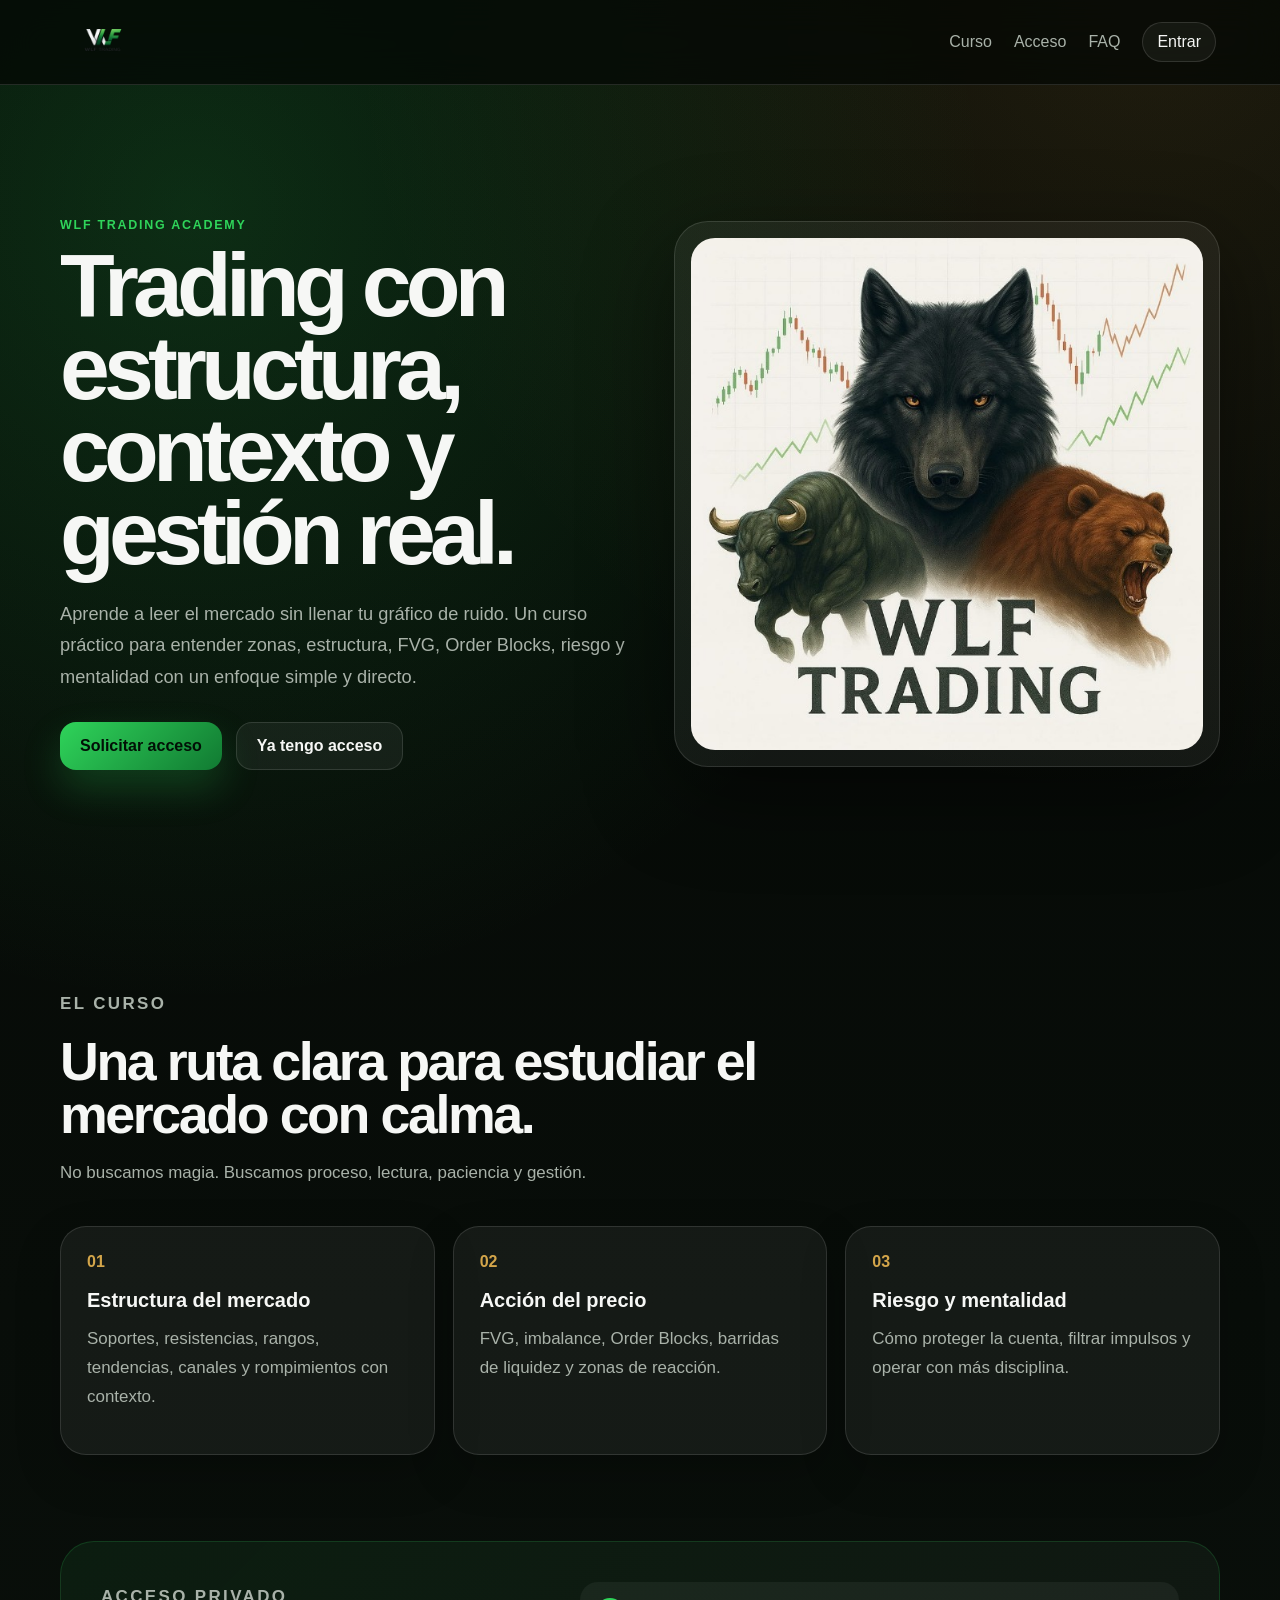
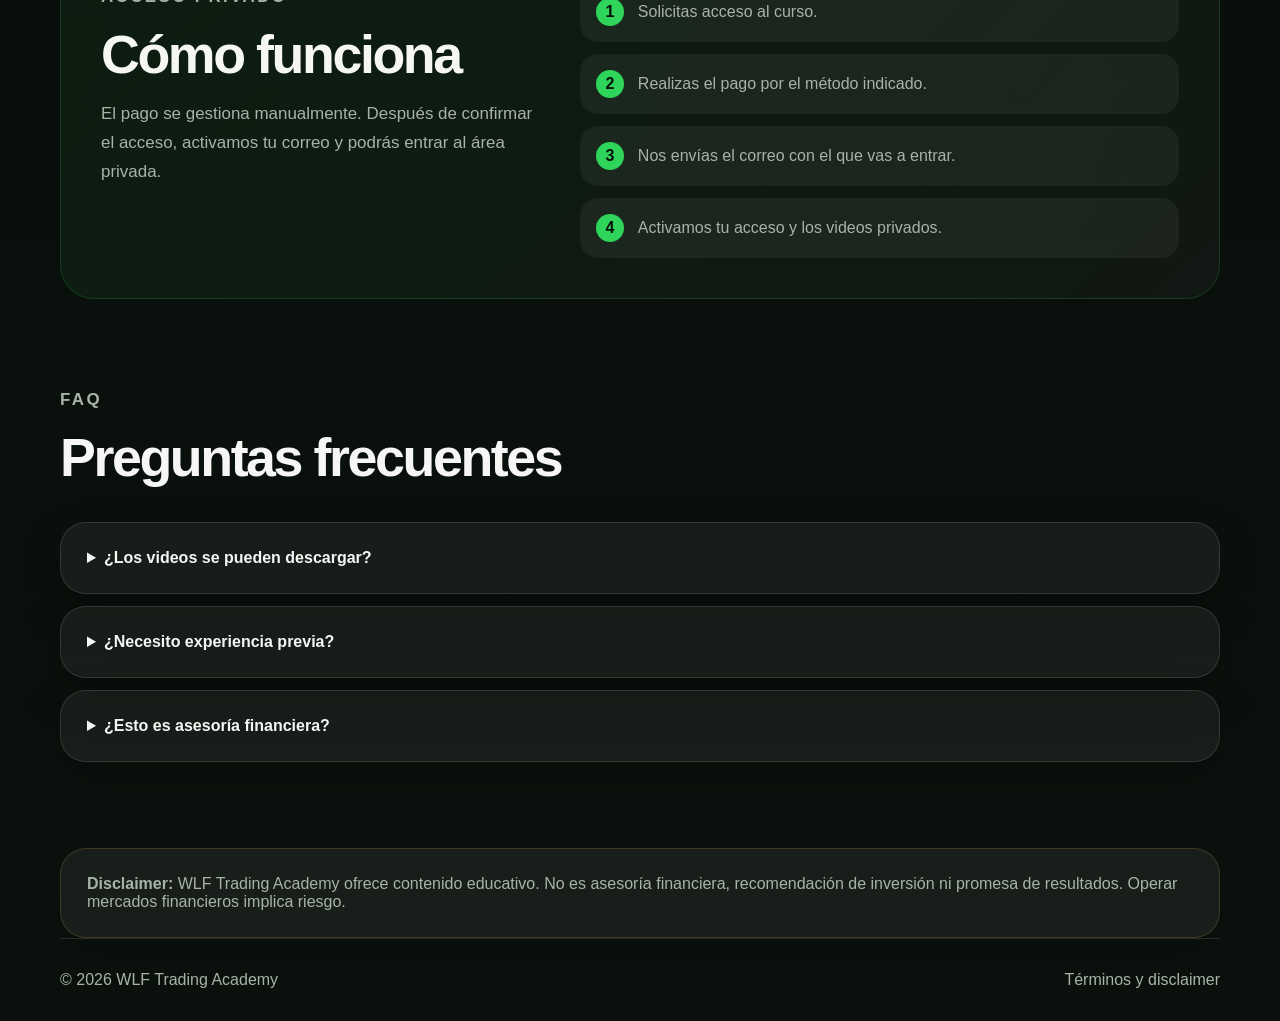
==== public/index.html @ f523981d "New with Auth" ====
<!DOCTYPE html>
<html lang="es">
<head>
  <meta charset="UTF-8" />
  <meta name="viewport" content="width=device-width, initial-scale=1.0" />
  <title>WLF Trading Academy</title>
  <meta name="description" content="Curso privado de trading con estructura, contexto y gestión real." />
  <link rel="stylesheet" href="/css/styles.css" />
</head>
<body>
  <header class="site-header">
    <a class="brand" href="/">
      <img src="/assets/logo-wlf.png" alt="WLF Trading" class="brand-logo" />
    </a>

    <nav class="nav">
      <a href="#curso">Curso</a>
      <a href="#acceso">Acceso</a>
      <a href="#faq">FAQ</a>
      <a href="/login.html" class="nav-cta">Entrar</a>
    </nav>
  </header>

  <main>
    <section class="hero section">
      <div class="hero-copy">
        <p class="eyebrow">WLF Trading Academy</p>
        <h1>Trading con estructura, contexto y gestión real.</h1>
        <p class="hero-text">
          Aprende a leer el mercado sin llenar tu gráfico de ruido. Un curso práctico para entender zonas,
          estructura, FVG, Order Blocks, riesgo y mentalidad con un enfoque simple y directo.
        </p>
        <div class="actions">
          <a class="btn primary" href="mailto:contacto@wlftrading.com?subject=Quiero%20acceso%20al%20curso%20WLF">Solicitar acceso</a>
          <a class="btn ghost" href="/login.html">Ya tengo acceso</a>
        </div>
      </div>

      <div class="hero-card">
        <img src="/assets/wlf-hero.jpeg" alt="WLF Trading - Bull Wolf Bear" />
      </div>
    </section>

    <section id="curso" class="section">
      <div class="section-title">
        <p class="eyebrow">El curso</p>
        <h2>Una ruta clara para estudiar el mercado con calma.</h2>
        <p>No buscamos magia. Buscamos proceso, lectura, paciencia y gestión.</p>
      </div>

      <div class="grid cards-3">
        <article class="card">
          <span class="card-number">01</span>
          <h3>Estructura del mercado</h3>
          <p>Soportes, resistencias, rangos, tendencias, canales y rompimientos con contexto.</p>
        </article>
        <article class="card">
          <span class="card-number">02</span>
          <h3>Acción del precio</h3>
          <p>FVG, imbalance, Order Blocks, barridas de liquidez y zonas de reacción.</p>
        </article>
        <article class="card">
          <span class="card-number">03</span>
          <h3>Riesgo y mentalidad</h3>
          <p>Cómo proteger la cuenta, filtrar impulsos y operar con más disciplina.</p>
        </article>
      </div>
    </section>

    <section id="acceso" class="section access-section">
      <div>
        <p class="eyebrow">Acceso privado</p>
        <h2>Cómo funciona</h2>
        <p>
          El pago se gestiona manualmente. Después de confirmar el acceso, activamos tu correo y podrás entrar al área privada.
        </p>
      </div>

      <div class="steps">
        <div class="step"><span>1</span>Solicitas acceso al curso.</div>
        <div class="step"><span>2</span>Realizas el pago por el método indicado.</div>
        <div class="step"><span>3</span>Nos envías el correo con el que vas a entrar.</div>
        <div class="step"><span>4</span>Activamos tu acceso y los videos privados.</div>
      </div>
    </section>

    <section id="faq" class="section">
      <div class="section-title">
        <p class="eyebrow">FAQ</p>
        <h2>Preguntas frecuentes</h2>
      </div>

      <div class="faq-list">
        <details>
          <summary>¿Los videos se pueden descargar?</summary>
          <p>No. El acceso está pensado para visualización privada. Aun así, ningún sistema evita al 100% la grabación de pantalla.</p>
        </details>
        <details>
          <summary>¿Necesito experiencia previa?</summary>
          <p>No necesariamente. La idea es explicar desde bases simples hasta conceptos más avanzados.</p>
        </details>
        <details>
          <summary>¿Esto es asesoría financiera?</summary>
          <p>No. Es contenido educativo. Cada estudiante es responsable de sus decisiones en el mercado.</p>
        </details>
      </div>
    </section>

    <section class="section disclaimer">
      <strong>Disclaimer:</strong>
      WLF Trading Academy ofrece contenido educativo. No es asesoría financiera, recomendación de inversión ni promesa de resultados.
      Operar mercados financieros implica riesgo.
    </section>
  </main>

  <footer class="footer">
    <span>© 2026 WLF Trading Academy</span>
    <a href="/terms.html">Términos y disclaimer</a>
  </footer>
</body>
</html>
---- css/styles.css ----
:root {
  --bg: #050805;
  --bg2: #0b120d;
  --panel: rgba(255,255,255,0.055);
  --panel2: rgba(255,255,255,0.08);
  --border: rgba(255,255,255,0.12);
  --text: #f6f7f5;
  --muted: #a9b2a9;
  --green: #2fd45a;
  --green2: #117a32;
  --gold: #d3a54a;
  --danger: #ff5a52;
  --shadow: 0 28px 90px rgba(0,0,0,0.45);
}

* {
  box-sizing: border-box;
}

html {
  scroll-behavior: smooth;
}

body {
  margin: 0;
  font-family: Inter, Arial, Helvetica, sans-serif;
  background:
    radial-gradient(circle at 15% 8%, rgba(47, 212, 90, 0.18), transparent 30%),
    radial-gradient(circle at 90% 0%, rgba(211, 165, 74, 0.13), transparent 28%),
    linear-gradient(180deg, var(--bg), var(--bg2));
  color: var(--text);
  min-height: 100vh;
}

a {
  color: inherit;
  text-decoration: none;
}

button {
  font: inherit;
}

.site-header {
  min-height: 82px;
  padding: 16px min(6vw, 64px);
  display: flex;
  align-items: center;
  justify-content: space-between;
  gap: 24px;
  position: sticky;
  top: 0;
  z-index: 30;
  background: rgba(5,8,5,0.76);
  backdrop-filter: blur(18px);
  border-bottom: 1px solid var(--border);
}

.brand-logo {
  height: 52px;
  max-width: 190px;
  object-fit: contain;
  display: block;
}

.nav {
  display: flex;
  align-items: center;
  gap: 22px;
  color: var(--muted);
}

.nav a:hover,
.text-link:hover {
  color: var(--green);
}

.nav-cta {
  color: var(--text) !important;
  border: 1px solid var(--border);
  padding: 10px 14px;
  border-radius: 999px;
  background: rgba(255,255,255,0.05);
}

.section {
  width: min(1160px, 92%);
  margin: 0 auto;
  padding: 86px 0;
}

.hero {
  display: grid;
  grid-template-columns: 1.02fr 0.98fr;
  align-items: center;
  gap: 46px;
  min-height: calc(100vh - 82px);
}

.eyebrow {
  color: var(--green);
  font-weight: 800;
  letter-spacing: 0.14em;
  text-transform: uppercase;
  font-size: 0.78rem;
}

h1, h2, h3, p {
  margin-top: 0;
}

h1 {
  font-size: clamp(2.55rem, 7vw, 5.9rem);
  line-height: 0.92;
  letter-spacing: -0.065em;
  margin-bottom: 24px;
}

h2 {
  font-size: clamp(2rem, 4.2vw, 3.8rem);
  line-height: 0.98;
  letter-spacing: -0.045em;
  margin-bottom: 18px;
}

h3 {
  font-size: 1.25rem;
  margin-bottom: 12px;
}

.hero-text,
.section-title p,
.access-section p,
.card p,
.muted,
.legal p {
  color: var(--muted);
  line-height: 1.72;
  font-size: 1.06rem;
}

.hero-text {
  max-width: 710px;
  font-size: 1.14rem;
}

.actions {
  display: flex;
  gap: 14px;
  flex-wrap: wrap;
  margin-top: 30px;
}

.actions.vertical {
  flex-direction: column;
}

.btn {
  border: 0;
  cursor: pointer;
  padding: 14px 20px;
  border-radius: 16px;
  font-weight: 900;
  display: inline-flex;
  align-items: center;
  justify-content: center;
  transition: transform 0.18s ease, box-shadow 0.18s ease, border-color 0.18s ease;
}

.btn:hover {
  transform: translateY(-2px);
}

.btn.primary {
  background: linear-gradient(135deg, var(--green), var(--green2));
  color: #021006;
  box-shadow: 0 18px 38px rgba(47,212,90,0.22);
}

.btn.ghost {
  color: var(--text);
  background: rgba(255,255,255,0.055);
  border: 1px solid var(--border);
}

.btn.full {
  width: 100%;
}

.btn.tiny {
  padding: 9px 12px;
  border-radius: 12px;
}

.hero-card {
  border-radius: 34px;
  border: 1px solid var(--border);
  overflow: hidden;
  background: var(--panel);
  box-shadow: var(--shadow);
  padding: 16px;
}

.hero-card img {
  width: 100%;
  display: block;
  border-radius: 24px;
}

.section-title {
  max-width: 820px;
  margin-bottom: 38px;
}

.grid {
  display: grid;
  gap: 18px;
}

.cards-3 {
  grid-template-columns: repeat(3, 1fr);
}

.card,
.auth-card,
.status-box,
.disclaimer,
.faq-list details,
.course-module {
  border: 1px solid var(--border);
  background: var(--panel);
  border-radius: 26px;
  padding: 26px;
  box-shadow: 0 18px 45px rgba(0,0,0,0.22);
}

.card-number {
  color: var(--gold);
  font-weight: 900;
  display: block;
  margin-bottom: 18px;
}

.access-section {
  display: grid;
  grid-template-columns: 0.85fr 1.15fr;
  gap: 36px;
  align-items: start;
  border: 1px solid rgba(47,212,90,0.18);
  background: linear-gradient(135deg, rgba(47,212,90,0.08), rgba(255,255,255,0.035));
  border-radius: 34px;
  padding: 40px;
}

.steps {
  display: grid;
  gap: 12px;
}

.step {
  padding: 16px;
  border-radius: 18px;
  background: rgba(255,255,255,0.05);
  color: var(--muted);
  display: flex;
  gap: 14px;
  align-items: center;
}

.step span {
  background: var(--green);
  color: #031007;
  font-weight: 900;
  width: 28px;
  height: 28px;
  border-radius: 999px;
  display: grid;
  place-items: center;
  flex: 0 0 auto;
}

.faq-list {
  display: grid;
  gap: 12px;
}

.faq-list summary {
  cursor: pointer;
  font-weight: 800;
}

.faq-list p {
  color: var(--muted);
  margin: 12px 0 0;
}

.disclaimer {
  color: var(--muted);
  border-color: rgba(211, 165, 74, 0.2);
}

.footer {
  width: min(1160px, 92%);
  margin: 0 auto;
  padding: 32px 0;
  border-top: 1px solid var(--border);
  color: var(--muted);
  display: flex;
  justify-content: space-between;
  gap: 18px;
  flex-wrap: wrap;
}

.auth-page {
  display: grid;
  place-items: center;
  padding: 28px;
}

.auth-shell {
  width: min(440px, 100%);
}

.auth-logo {
  display: flex;
  justify-content: center;
  margin-bottom: 24px;
}

.auth-logo img {
  width: 230px;
  max-width: 85%;
}

.auth-card h1 {
  font-size: clamp(2.2rem, 8vw, 3.6rem);
}

.auth-buttons {
  display: grid;
  gap: 12px;
  margin: 26px 0;
}

.small {
  font-size: 0.92rem;
}

.text-link {
  display: inline-block;
  margin-top: 14px;
  color: var(--green);
}

.dashboard .section {
  padding-top: 54px;
}

.user-email {
  font-size: 0.92rem;
}

.hidden {
  display: none !important;
}

.course-content {
  display: grid;
  gap: 18px;
}

.course-module h3 {
  margin-bottom: 6px;
}

.lesson-list {
  display: grid;
  gap: 10px;
  margin-top: 18px;
}

.lesson-link {
  display: flex;
  justify-content: space-between;
  gap: 14px;
  padding: 14px 16px;
  border-radius: 16px;
  background: rgba(255,255,255,0.052);
  border: 1px solid var(--border);
  color: var(--text);
}

.lesson-link:hover {
  border-color: rgba(47,212,90,0.45);
}

.legal {
  max-width: 850px;
}

@media (max-width: 860px) {
  .site-header {
    align-items: flex-start;
  }

  .nav {
    gap: 10px;
    font-size: 0.9rem;
    flex-wrap: wrap;
    justify-content: flex-end;
  }

  .hero,
  .access-section,
  .cards-3 {
    grid-template-columns: 1fr;
  }

  .section {
    padding: 58px 0;
  }

  .access-section {
    padding: 26px;
  }
}
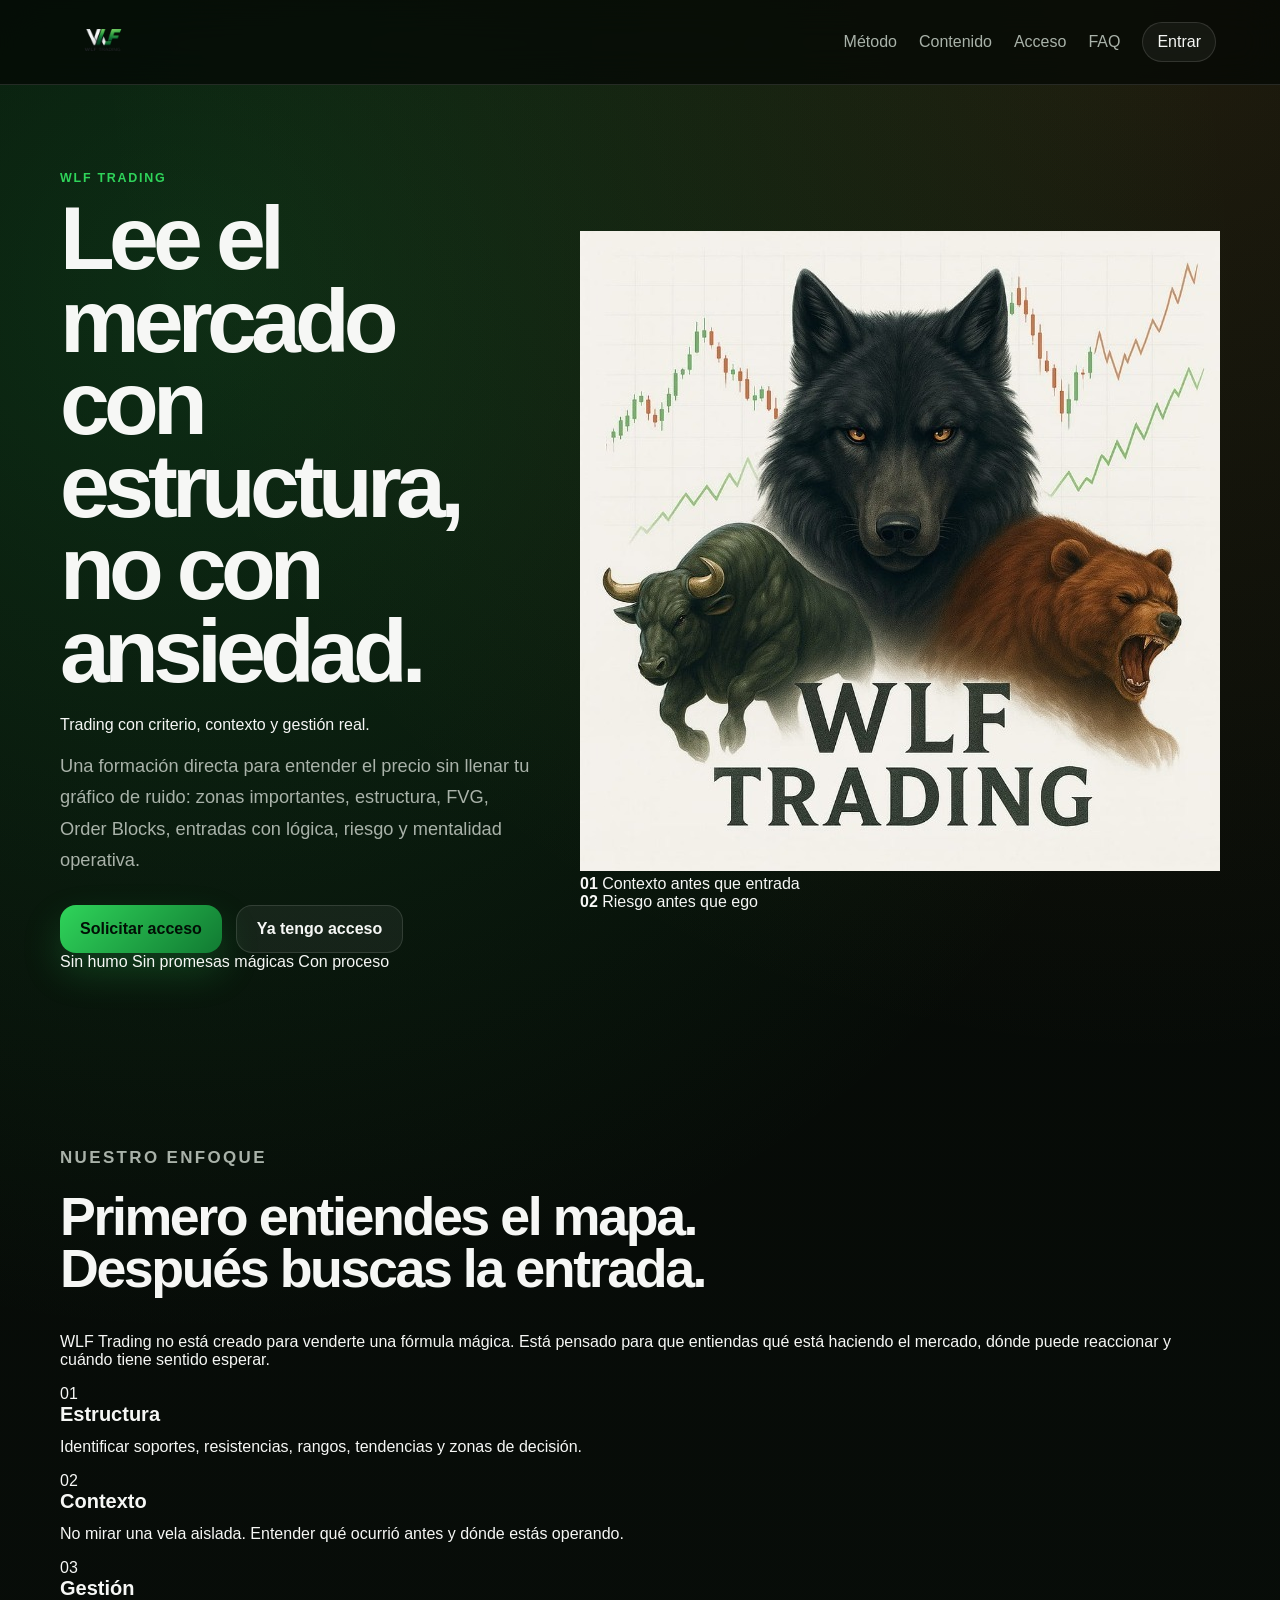
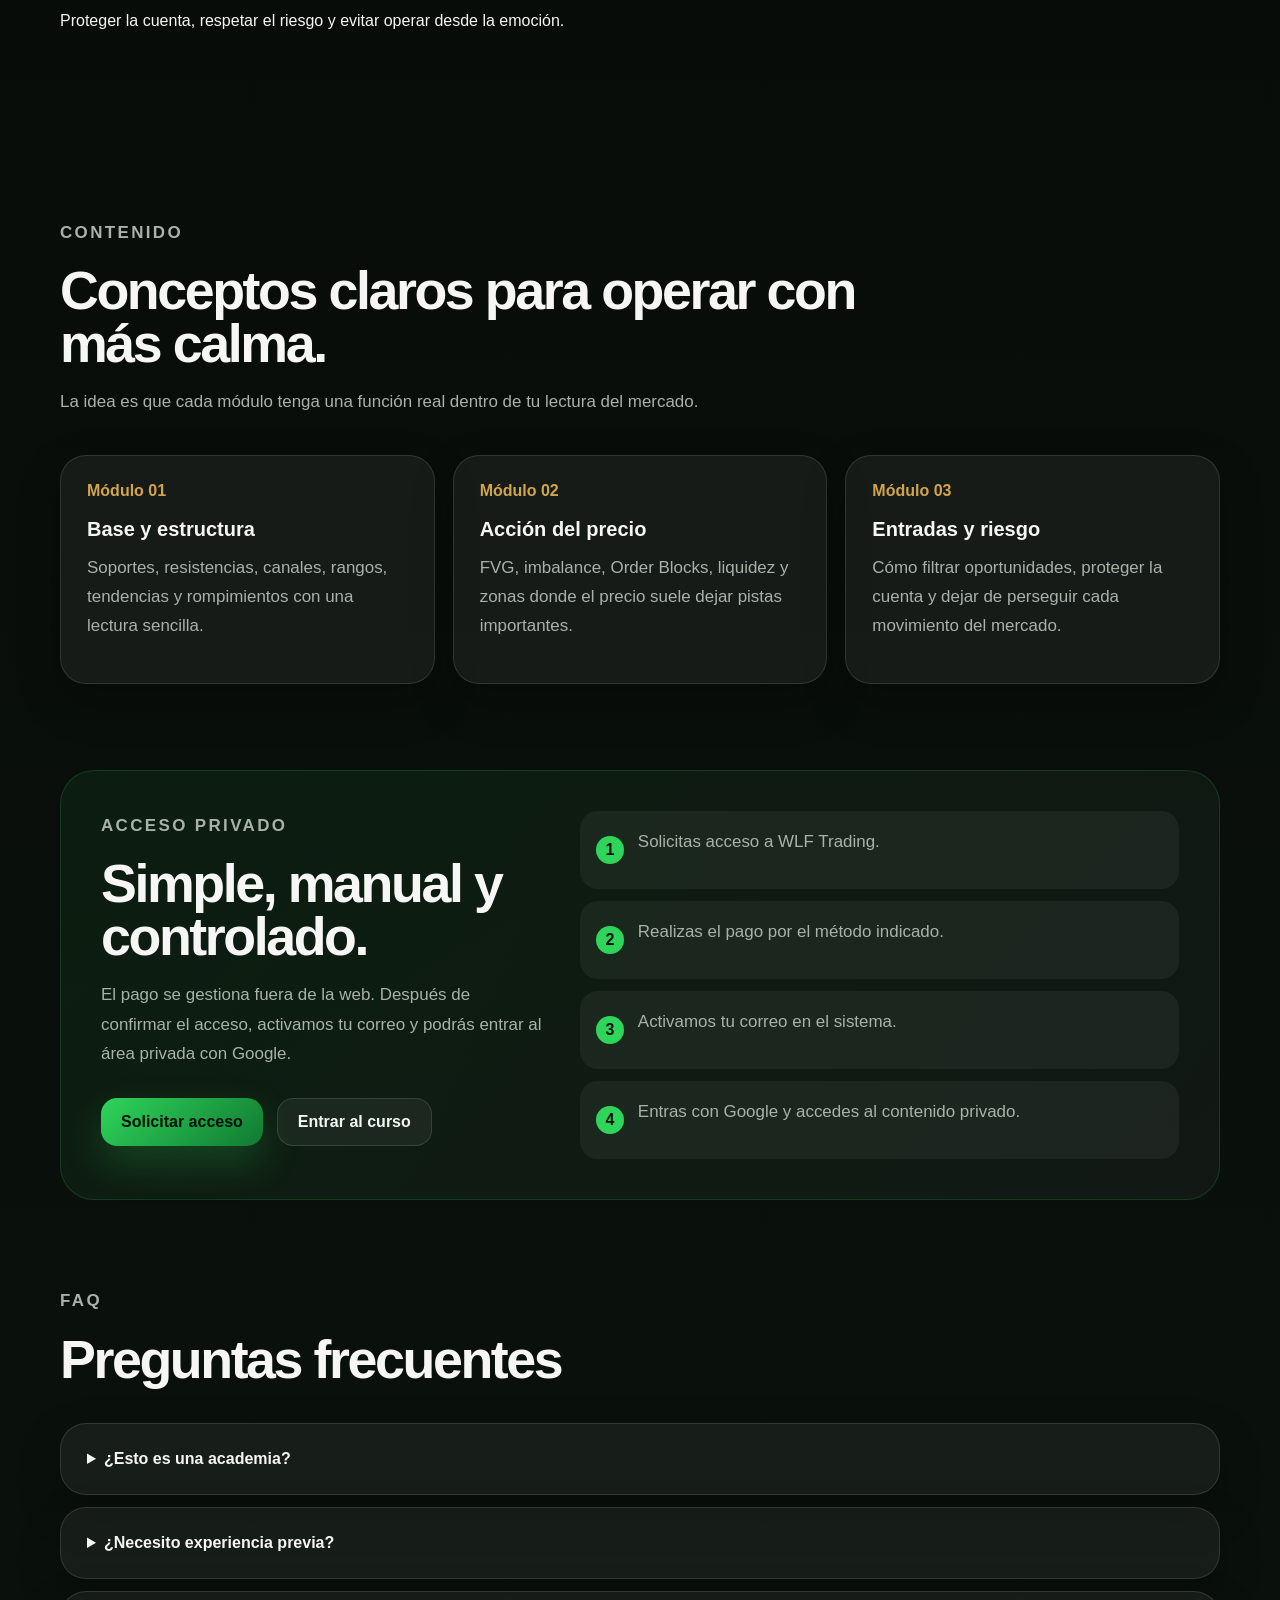
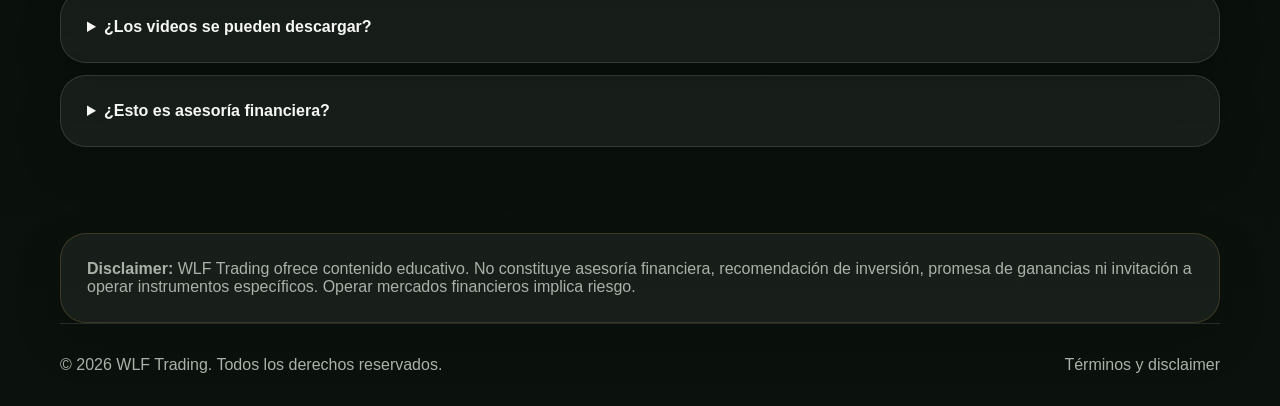
==== commit 0c8e0d0d: "Login back home fixed" ====
--- a/public/index.html
+++ b/public/index.html
@@ -3,119 +3,249 @@
 <head>
   <meta charset="UTF-8" />
   <meta name="viewport" content="width=device-width, initial-scale=1.0" />
-  <title>WLF Trading Academy</title>
-  <meta name="description" content="Curso privado de trading con estructura, contexto y gestión real." />
+
+  <title>WLF Trading | Trading con estructura y criterio</title>
+  <meta name="description" content="WLF Trading - Aprende a leer el mercado con estructura, contexto, gestión de riesgo y mentalidad." />
+
   <link rel="stylesheet" href="/css/styles.css" />
 </head>
+
 <body>
   <header class="site-header">
-    <a class="brand" href="/">
+    <a class="brand" href="/" aria-label="WLF Trading">
       <img src="/assets/logo-wlf.png" alt="WLF Trading" class="brand-logo" />
     </a>
 
-    <nav class="nav">
-      <a href="#curso">Curso</a>
+    <nav class="nav" aria-label="Navegación principal">
+      <a href="#metodo">Método</a>
+      <a href="#contenido">Contenido</a>
       <a href="#acceso">Acceso</a>
       <a href="#faq">FAQ</a>
-      <a href="/login.html" class="nav-cta">Entrar</a>
+
+      <a href="/login.html" class="nav-cta" id="loginLink">Entrar</a>
+      <a href="/dashboard.html" class="nav-cta hidden" id="courseLink">Mi Curso</a>
+      <button class="btn tiny ghost hidden" id="homeLogoutBtn">Salir</button>
     </nav>
   </header>
 
   <main>
     <section class="hero section">
       <div class="hero-copy">
-        <p class="eyebrow">WLF Trading Academy</p>
-        <h1>Trading con estructura, contexto y gestión real.</h1>
+        <p class="eyebrow">WLF Trading</p>
+
+        <h1>
+          Lee el mercado con
+          <span class="accent">estructura</span>,
+          no con ansiedad.
+        </h1>
+
+        <p class="slogan">
+          Trading con criterio, contexto y gestión real.
+        </p>
+
         <p class="hero-text">
-          Aprende a leer el mercado sin llenar tu gráfico de ruido. Un curso práctico para entender zonas,
-          estructura, FVG, Order Blocks, riesgo y mentalidad con un enfoque simple y directo.
-        </p>
+          Una formación directa para entender el precio sin llenar tu gráfico de ruido:
+          zonas importantes, estructura, FVG, Order Blocks, entradas con lógica,
+          riesgo y mentalidad operativa.
+        </p>
+
         <div class="actions">
-          <a class="btn primary" href="mailto:contacto@wlftrading.com?subject=Quiero%20acceso%20al%20curso%20WLF">Solicitar acceso</a>
-          <a class="btn ghost" href="/login.html">Ya tengo acceso</a>
-        </div>
-      </div>
-
-      <div class="hero-card">
-        <img src="/assets/wlf-hero.jpeg" alt="WLF Trading - Bull Wolf Bear" />
-      </div>
-    </section>
-
-    <section id="curso" class="section">
+          <a class="btn primary" href="mailto:contacto@wlftrading.com?subject=Quiero%20acceso%20a%20WLF%20Trading">
+            Solicitar acceso
+          </a>
+          <a class="btn ghost" href="/login.html">
+            Ya tengo acceso
+          </a>
+        </div>
+
+        <div class="hero-points">
+          <span>Sin humo</span>
+          <span>Sin promesas mágicas</span>
+          <span>Con proceso</span>
+        </div>
+      </div>
+
+      <div class="hero-visual">
+        <div class="visual-frame">
+          <img src="/assets/wlf-hero.jpeg" alt="WLF Trading - Wolf, Bull and Bear" />
+        </div>
+
+        <div class="floating-card floating-card-top">
+          <strong>01</strong>
+          <span>Contexto antes que entrada</span>
+        </div>
+
+        <div class="floating-card floating-card-bottom">
+          <strong>02</strong>
+          <span>Riesgo antes que ego</span>
+        </div>
+      </div>
+    </section>
+
+    <section id="metodo" class="section split-section">
       <div class="section-title">
-        <p class="eyebrow">El curso</p>
-        <h2>Una ruta clara para estudiar el mercado con calma.</h2>
-        <p>No buscamos magia. Buscamos proceso, lectura, paciencia y gestión.</p>
+        <p class="eyebrow">Nuestro enfoque</p>
+        <h2>Primero entiendes el mapa. Después buscas la entrada.</h2>
+      </div>
+
+      <div class="method-panel">
+        <p>
+          WLF Trading no está creado para venderte una fórmula mágica. Está pensado para que entiendas
+          qué está haciendo el mercado, dónde puede reaccionar y cuándo tiene sentido esperar.
+        </p>
+
+        <div class="method-grid">
+          <div>
+            <span class="mini-label">01</span>
+            <h3>Estructura</h3>
+            <p>Identificar soportes, resistencias, rangos, tendencias y zonas de decisión.</p>
+          </div>
+
+          <div>
+            <span class="mini-label">02</span>
+            <h3>Contexto</h3>
+            <p>No mirar una vela aislada. Entender qué ocurrió antes y dónde estás operando.</p>
+          </div>
+
+          <div>
+            <span class="mini-label">03</span>
+            <h3>Gestión</h3>
+            <p>Proteger la cuenta, respetar el riesgo y evitar operar desde la emoción.</p>
+          </div>
+        </div>
+      </div>
+    </section>
+
+    <section id="contenido" class="section">
+      <div class="section-title center">
+        <p class="eyebrow">Contenido</p>
+        <h2>Conceptos claros para operar con más calma.</h2>
+        <p>
+          La idea es que cada módulo tenga una función real dentro de tu lectura del mercado.
+        </p>
       </div>
 
       <div class="grid cards-3">
-        <article class="card">
-          <span class="card-number">01</span>
-          <h3>Estructura del mercado</h3>
-          <p>Soportes, resistencias, rangos, tendencias, canales y rompimientos con contexto.</p>
+        <article class="card premium-card">
+          <span class="card-number">Módulo 01</span>
+          <h3>Base y estructura</h3>
+          <p>
+            Soportes, resistencias, canales, rangos, tendencias y rompimientos con una lectura sencilla.
+          </p>
         </article>
-        <article class="card">
-          <span class="card-number">02</span>
+
+        <article class="card premium-card">
+          <span class="card-number">Módulo 02</span>
           <h3>Acción del precio</h3>
-          <p>FVG, imbalance, Order Blocks, barridas de liquidez y zonas de reacción.</p>
+          <p>
+            FVG, imbalance, Order Blocks, liquidez y zonas donde el precio suele dejar pistas importantes.
+          </p>
         </article>
-        <article class="card">
-          <span class="card-number">03</span>
-          <h3>Riesgo y mentalidad</h3>
-          <p>Cómo proteger la cuenta, filtrar impulsos y operar con más disciplina.</p>
+
+        <article class="card premium-card">
+          <span class="card-number">Módulo 03</span>
+          <h3>Entradas y riesgo</h3>
+          <p>
+            Cómo filtrar oportunidades, proteger la cuenta y dejar de perseguir cada movimiento del mercado.
+          </p>
         </article>
       </div>
     </section>
 
     <section id="acceso" class="section access-section">
-      <div>
+      <div class="access-copy">
         <p class="eyebrow">Acceso privado</p>
-        <h2>Cómo funciona</h2>
+        <h2>Simple, manual y controlado.</h2>
         <p>
-          El pago se gestiona manualmente. Después de confirmar el acceso, activamos tu correo y podrás entrar al área privada.
-        </p>
+          El pago se gestiona fuera de la web. Después de confirmar el acceso, activamos tu correo
+          y podrás entrar al área privada con Google.
+        </p>
+
+        <div class="actions">
+          <a class="btn primary" href="mailto:contacto@wlftrading.com?subject=Quiero%20acceso%20a%20WLF%20Trading">
+            Solicitar acceso
+          </a>
+          <a class="btn ghost" href="/login.html">
+            Entrar al curso
+          </a>
+        </div>
       </div>
 
       <div class="steps">
-        <div class="step"><span>1</span>Solicitas acceso al curso.</div>
-        <div class="step"><span>2</span>Realizas el pago por el método indicado.</div>
-        <div class="step"><span>3</span>Nos envías el correo con el que vas a entrar.</div>
-        <div class="step"><span>4</span>Activamos tu acceso y los videos privados.</div>
-      </div>
-    </section>
-
-    <section id="faq" class="section">
-      <div class="section-title">
+        <div class="step">
+          <span>1</span>
+          <p>Solicitas acceso a WLF Trading.</p>
+        </div>
+
+        <div class="step">
+          <span>2</span>
+          <p>Realizas el pago por el método indicado.</p>
+        </div>
+
+        <div class="step">
+          <span>3</span>
+          <p>Activamos tu correo en el sistema.</p>
+        </div>
+
+        <div class="step">
+          <span>4</span>
+          <p>Entras con Google y accedes al contenido privado.</p>
+        </div>
+      </div>
+    </section>
+
+    <section id="faq" class="section faq-section">
+      <div class="section-title center">
         <p class="eyebrow">FAQ</p>
         <h2>Preguntas frecuentes</h2>
       </div>
 
       <div class="faq-list">
         <details>
+          <summary>¿Esto es una academia?</summary>
+          <p>
+            No lo presentamos como academia tradicional. WLF Trading es una marca y comunidad de aprendizaje
+            enfocada en lectura del mercado, estructura y gestión.
+          </p>
+        </details>
+
+        <details>
+          <summary>¿Necesito experiencia previa?</summary>
+          <p>
+            No necesariamente. El contenido está pensado para explicar los conceptos de forma simple,
+            pero con criterio real de mercado.
+          </p>
+        </details>
+
+        <details>
           <summary>¿Los videos se pueden descargar?</summary>
-          <p>No. El acceso está pensado para visualización privada. Aun así, ningún sistema evita al 100% la grabación de pantalla.</p>
-        </details>
-        <details>
-          <summary>¿Necesito experiencia previa?</summary>
-          <p>No necesariamente. La idea es explicar desde bases simples hasta conceptos más avanzados.</p>
-        </details>
+          <p>
+            No. El acceso es privado y pensado para visualización. Aun así, ningún sistema evita al 100%
+            que alguien grabe pantalla; por eso el valor también está en las actualizaciones y el soporte.
+          </p>
+        </details>
+
         <details>
           <summary>¿Esto es asesoría financiera?</summary>
-          <p>No. Es contenido educativo. Cada estudiante es responsable de sus decisiones en el mercado.</p>
+          <p>
+            No. Es contenido educativo. Cada persona es responsable de sus propias decisiones y gestión de riesgo.
+          </p>
         </details>
       </div>
     </section>
 
     <section class="section disclaimer">
       <strong>Disclaimer:</strong>
-      WLF Trading Academy ofrece contenido educativo. No es asesoría financiera, recomendación de inversión ni promesa de resultados.
-      Operar mercados financieros implica riesgo.
+      WLF Trading ofrece contenido educativo. No constituye asesoría financiera, recomendación de inversión,
+      promesa de ganancias ni invitación a operar instrumentos específicos. Operar mercados financieros implica riesgo.
     </section>
   </main>
 
   <footer class="footer">
-    <span>© 2026 WLF Trading Academy</span>
+    <span>© 2026 WLF Trading. Todos los derechos reservados.</span>
     <a href="/terms.html">Términos y disclaimer</a>
   </footer>
+
+  <script type="module" src="/js/home.js"></script>
 </body>
 </html>
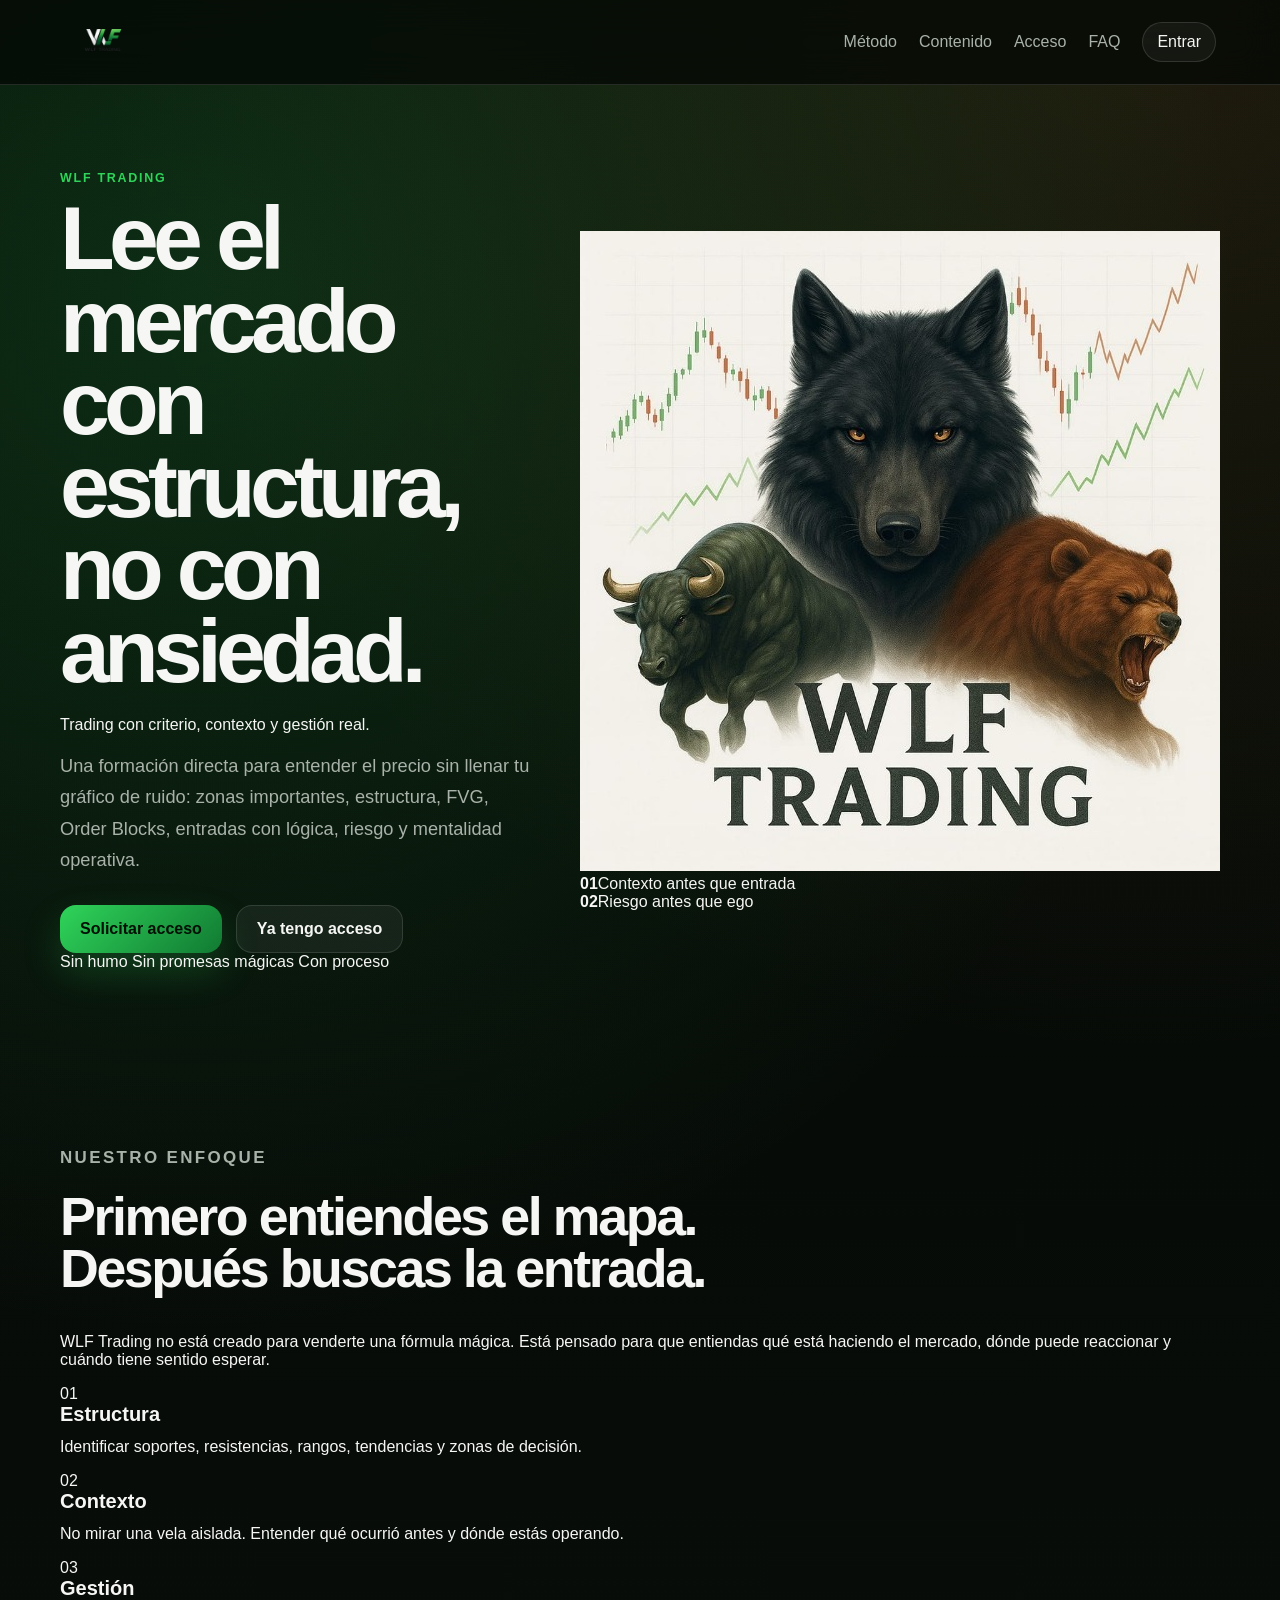
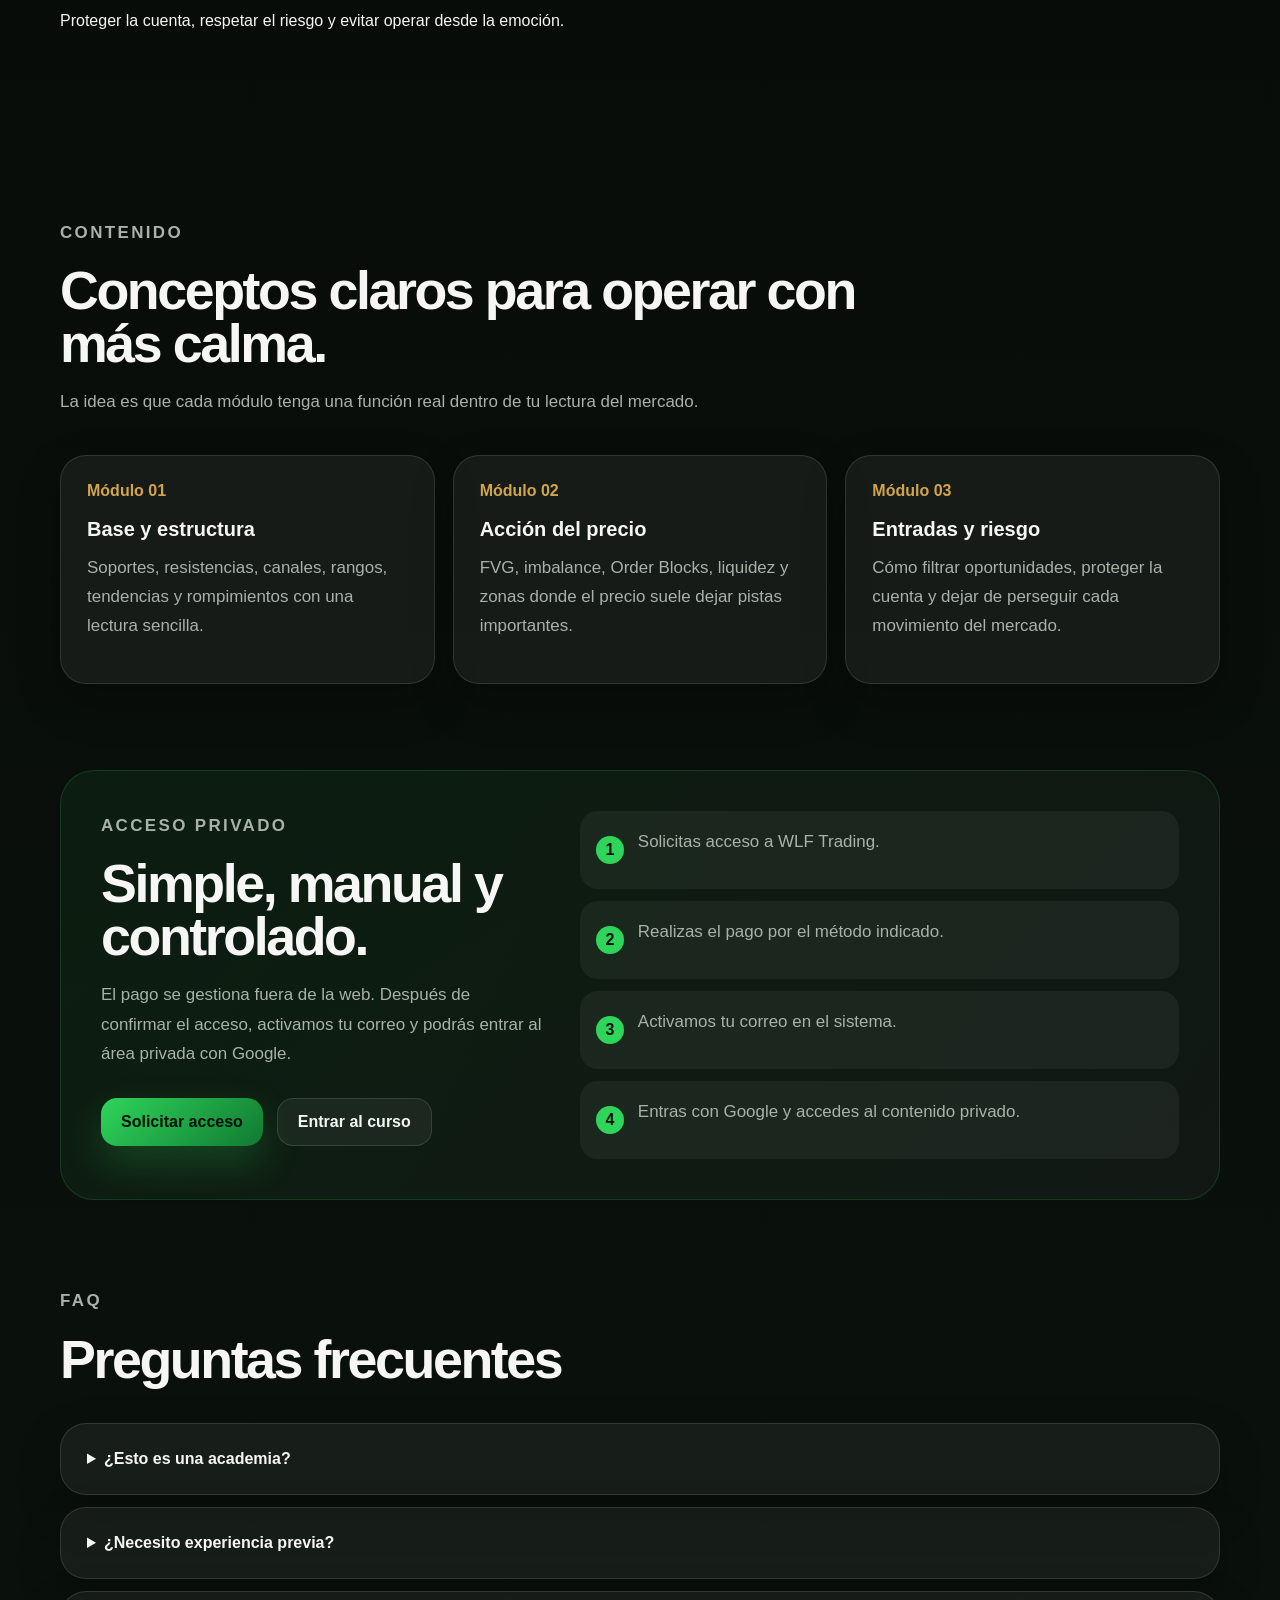
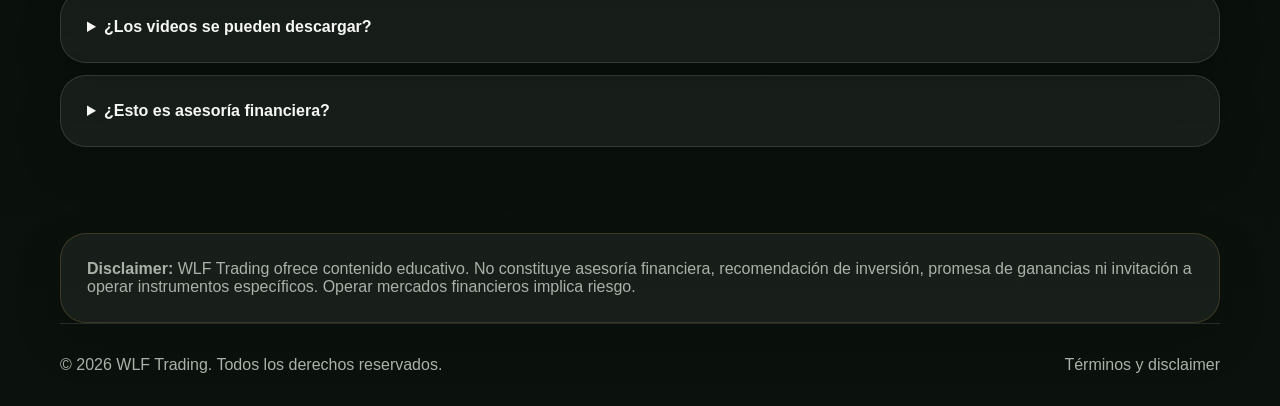
==== commit 19b7c813: "Fix new logo login" ====
--- a/public/index.html
+++ b/public/index.html
@@ -3,13 +3,10 @@
 <head>
   <meta charset="UTF-8" />
   <meta name="viewport" content="width=device-width, initial-scale=1.0" />
-
   <title>WLF Trading | Trading con estructura y criterio</title>
   <meta name="description" content="WLF Trading - Aprende a leer el mercado con estructura, contexto, gestión de riesgo y mentalidad." />
-
   <link rel="stylesheet" href="/css/styles.css" />
 </head>
-
 <body>
   <header class="site-header">
     <a class="brand" href="/" aria-label="WLF Trading">
@@ -21,7 +18,6 @@
       <a href="#contenido">Contenido</a>
       <a href="#acceso">Acceso</a>
       <a href="#faq">FAQ</a>
-
       <a href="/login.html" class="nav-cta" id="loginLink">Entrar</a>
       <a href="/dashboard.html" class="nav-cta hidden" id="courseLink">Mi Curso</a>
       <button class="btn tiny ghost hidden" id="homeLogoutBtn">Salir</button>
@@ -32,17 +28,8 @@
     <section class="hero section">
       <div class="hero-copy">
         <p class="eyebrow">WLF Trading</p>
-
-        <h1>
-          Lee el mercado con
-          <span class="accent">estructura</span>,
-          no con ansiedad.
-        </h1>
-
-        <p class="slogan">
-          Trading con criterio, contexto y gestión real.
-        </p>
-
+        <h1>Lee el mercado con <span class="accent">estructura</span>, no con ansiedad.</h1>
+        <p class="slogan">Trading con criterio, contexto y gestión real.</p>
         <p class="hero-text">
           Una formación directa para entender el precio sin llenar tu gráfico de ruido:
           zonas importantes, estructura, FVG, Order Blocks, entradas con lógica,
@@ -53,9 +40,7 @@
           <a class="btn primary" href="mailto:contacto@wlftrading.com?subject=Quiero%20acceso%20a%20WLF%20Trading">
             Solicitar acceso
           </a>
-          <a class="btn ghost" href="/login.html">
-            Ya tengo acceso
-          </a>
+          <a class="btn ghost smart-course-link" href="/login.html">Ya tengo acceso</a>
         </div>
 
         <div class="hero-points">
@@ -69,16 +54,8 @@
         <div class="visual-frame">
           <img src="/assets/wlf-hero.jpeg" alt="WLF Trading - Wolf, Bull and Bear" />
         </div>
-
-        <div class="floating-card floating-card-top">
-          <strong>01</strong>
-          <span>Contexto antes que entrada</span>
-        </div>
-
-        <div class="floating-card floating-card-bottom">
-          <strong>02</strong>
-          <span>Riesgo antes que ego</span>
-        </div>
+        <div class="floating-card floating-card-top"><strong>01</strong><span>Contexto antes que entrada</span></div>
+        <div class="floating-card floating-card-bottom"><strong>02</strong><span>Riesgo antes que ego</span></div>
       </div>
     </section>
 
@@ -95,23 +72,9 @@
         </p>
 
         <div class="method-grid">
-          <div>
-            <span class="mini-label">01</span>
-            <h3>Estructura</h3>
-            <p>Identificar soportes, resistencias, rangos, tendencias y zonas de decisión.</p>
-          </div>
-
-          <div>
-            <span class="mini-label">02</span>
-            <h3>Contexto</h3>
-            <p>No mirar una vela aislada. Entender qué ocurrió antes y dónde estás operando.</p>
-          </div>
-
-          <div>
-            <span class="mini-label">03</span>
-            <h3>Gestión</h3>
-            <p>Proteger la cuenta, respetar el riesgo y evitar operar desde la emoción.</p>
-          </div>
+          <div><span class="mini-label">01</span><h3>Estructura</h3><p>Identificar soportes, resistencias, rangos, tendencias y zonas de decisión.</p></div>
+          <div><span class="mini-label">02</span><h3>Contexto</h3><p>No mirar una vela aislada. Entender qué ocurrió antes y dónde estás operando.</p></div>
+          <div><span class="mini-label">03</span><h3>Gestión</h3><p>Proteger la cuenta, respetar el riesgo y evitar operar desde la emoción.</p></div>
         </div>
       </div>
     </section>
@@ -120,35 +83,13 @@
       <div class="section-title center">
         <p class="eyebrow">Contenido</p>
         <h2>Conceptos claros para operar con más calma.</h2>
-        <p>
-          La idea es que cada módulo tenga una función real dentro de tu lectura del mercado.
-        </p>
+        <p>La idea es que cada módulo tenga una función real dentro de tu lectura del mercado.</p>
       </div>
 
       <div class="grid cards-3">
-        <article class="card premium-card">
-          <span class="card-number">Módulo 01</span>
-          <h3>Base y estructura</h3>
-          <p>
-            Soportes, resistencias, canales, rangos, tendencias y rompimientos con una lectura sencilla.
-          </p>
-        </article>
-
-        <article class="card premium-card">
-          <span class="card-number">Módulo 02</span>
-          <h3>Acción del precio</h3>
-          <p>
-            FVG, imbalance, Order Blocks, liquidez y zonas donde el precio suele dejar pistas importantes.
-          </p>
-        </article>
-
-        <article class="card premium-card">
-          <span class="card-number">Módulo 03</span>
-          <h3>Entradas y riesgo</h3>
-          <p>
-            Cómo filtrar oportunidades, proteger la cuenta y dejar de perseguir cada movimiento del mercado.
-          </p>
-        </article>
+        <article class="card premium-card"><span class="card-number">Módulo 01</span><h3>Base y estructura</h3><p>Soportes, resistencias, canales, rangos, tendencias y rompimientos con una lectura sencilla.</p></article>
+        <article class="card premium-card"><span class="card-number">Módulo 02</span><h3>Acción del precio</h3><p>FVG, imbalance, Order Blocks, liquidez y zonas donde el precio suele dejar pistas importantes.</p></article>
+        <article class="card premium-card"><span class="card-number">Módulo 03</span><h3>Entradas y riesgo</h3><p>Cómo filtrar oportunidades, proteger la cuenta y dejar de perseguir cada movimiento del mercado.</p></article>
       </div>
     </section>
 
@@ -162,35 +103,16 @@
         </p>
 
         <div class="actions">
-          <a class="btn primary" href="mailto:contacto@wlftrading.com?subject=Quiero%20acceso%20a%20WLF%20Trading">
-            Solicitar acceso
-          </a>
-          <a class="btn ghost" href="/login.html">
-            Entrar al curso
-          </a>
+          <a class="btn primary" href="mailto:contacto@wlftrading.com?subject=Quiero%20acceso%20a%20WLF%20Trading">Solicitar acceso</a>
+          <a class="btn ghost smart-course-link" href="/login.html">Entrar al curso</a>
         </div>
       </div>
 
       <div class="steps">
-        <div class="step">
-          <span>1</span>
-          <p>Solicitas acceso a WLF Trading.</p>
-        </div>
-
-        <div class="step">
-          <span>2</span>
-          <p>Realizas el pago por el método indicado.</p>
-        </div>
-
-        <div class="step">
-          <span>3</span>
-          <p>Activamos tu correo en el sistema.</p>
-        </div>
-
-        <div class="step">
-          <span>4</span>
-          <p>Entras con Google y accedes al contenido privado.</p>
-        </div>
+        <div class="step"><span>1</span><p>Solicitas acceso a WLF Trading.</p></div>
+        <div class="step"><span>2</span><p>Realizas el pago por el método indicado.</p></div>
+        <div class="step"><span>3</span><p>Activamos tu correo en el sistema.</p></div>
+        <div class="step"><span>4</span><p>Entras con Google y accedes al contenido privado.</p></div>
       </div>
     </section>
 
@@ -201,36 +123,10 @@
       </div>
 
       <div class="faq-list">
-        <details>
-          <summary>¿Esto es una academia?</summary>
-          <p>
-            No lo presentamos como academia tradicional. WLF Trading es una marca y comunidad de aprendizaje
-            enfocada en lectura del mercado, estructura y gestión.
-          </p>
-        </details>
-
-        <details>
-          <summary>¿Necesito experiencia previa?</summary>
-          <p>
-            No necesariamente. El contenido está pensado para explicar los conceptos de forma simple,
-            pero con criterio real de mercado.
-          </p>
-        </details>
-
-        <details>
-          <summary>¿Los videos se pueden descargar?</summary>
-          <p>
-            No. El acceso es privado y pensado para visualización. Aun así, ningún sistema evita al 100%
-            que alguien grabe pantalla; por eso el valor también está en las actualizaciones y el soporte.
-          </p>
-        </details>
-
-        <details>
-          <summary>¿Esto es asesoría financiera?</summary>
-          <p>
-            No. Es contenido educativo. Cada persona es responsable de sus propias decisiones y gestión de riesgo.
-          </p>
-        </details>
+        <details><summary>¿Esto es una academia?</summary><p>No lo presentamos como academia tradicional. WLF Trading es una marca y comunidad de aprendizaje enfocada en lectura del mercado, estructura y gestión.</p></details>
+        <details><summary>¿Necesito experiencia previa?</summary><p>No necesariamente. El contenido está pensado para explicar los conceptos de forma simple, pero con criterio real de mercado.</p></details>
+        <details><summary>¿Los videos se pueden descargar?</summary><p>No. El acceso es privado y pensado para visualización. Aun así, ningún sistema evita al 100% que alguien grabe pantalla.</p></details>
+        <details><summary>¿Esto es asesoría financiera?</summary><p>No. Es contenido educativo. Cada persona es responsable de sus propias decisiones y gestión de riesgo.</p></details>
       </div>
     </section>
 
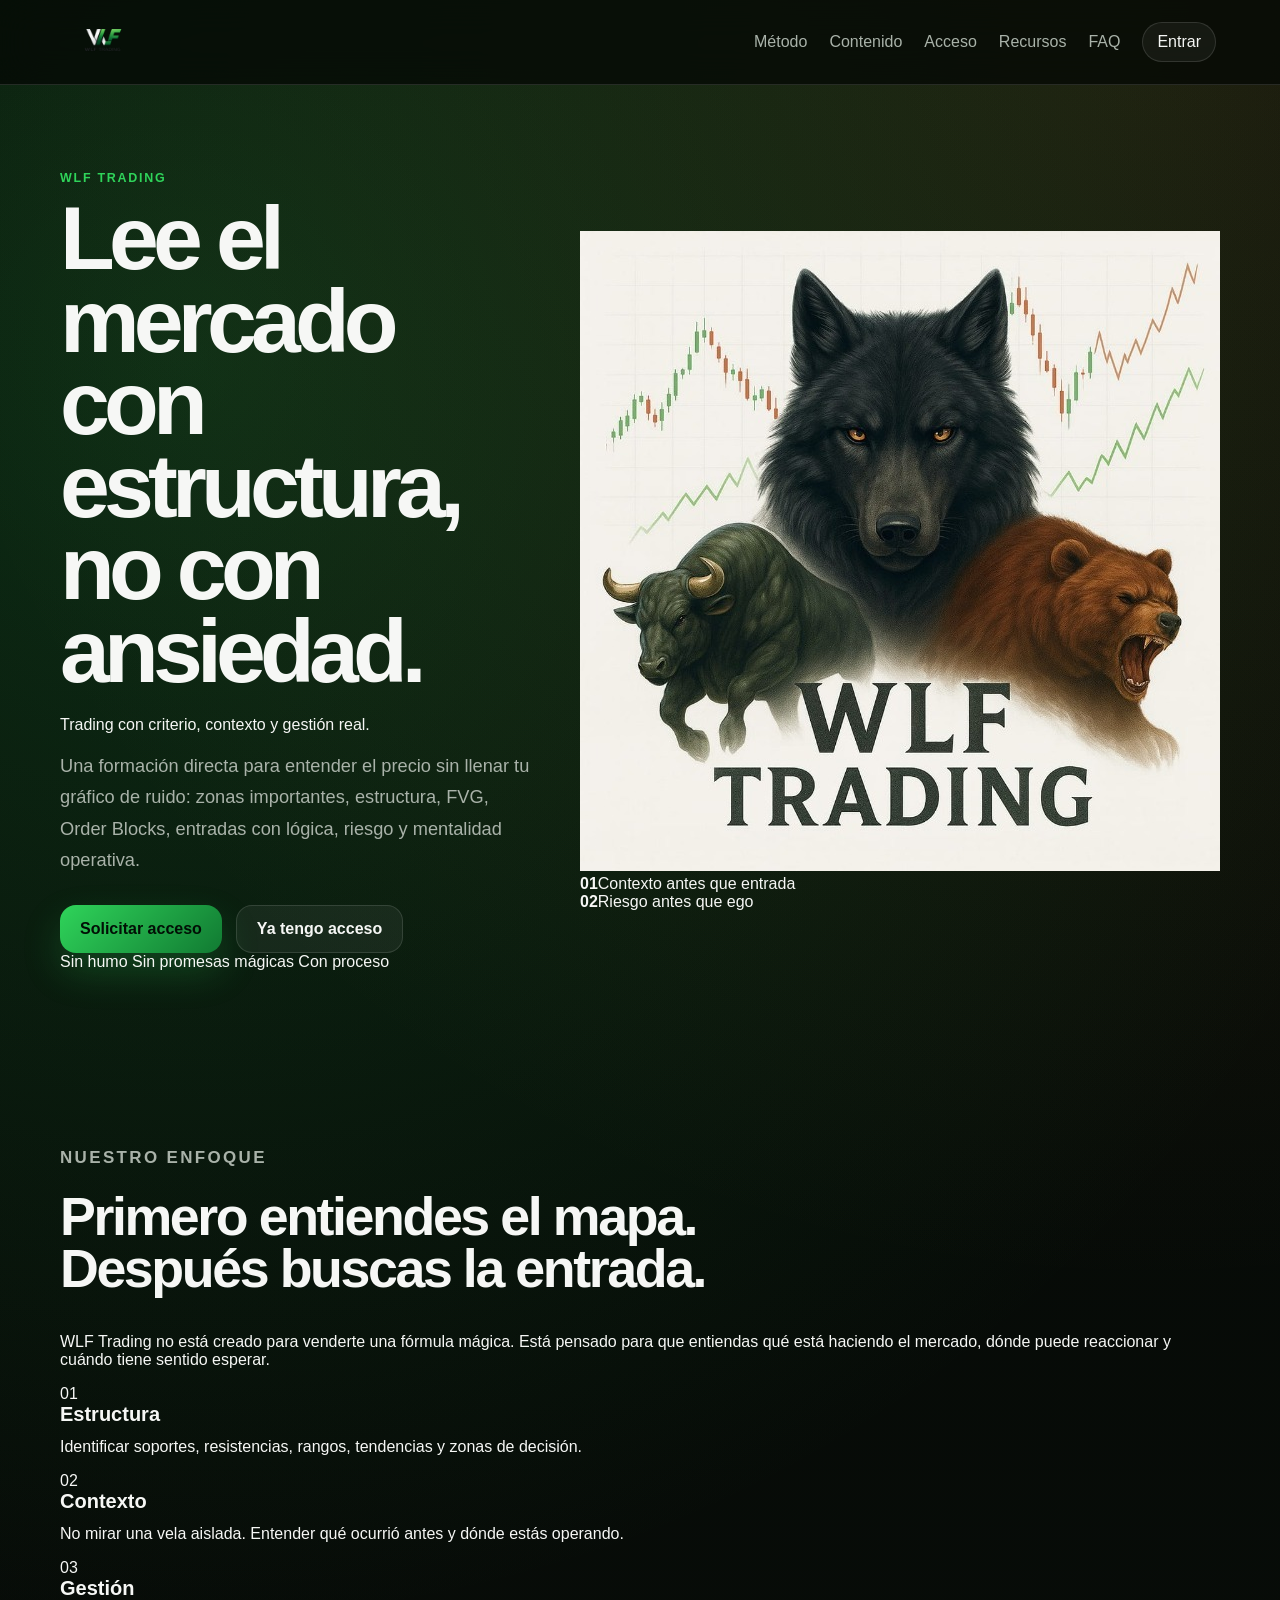
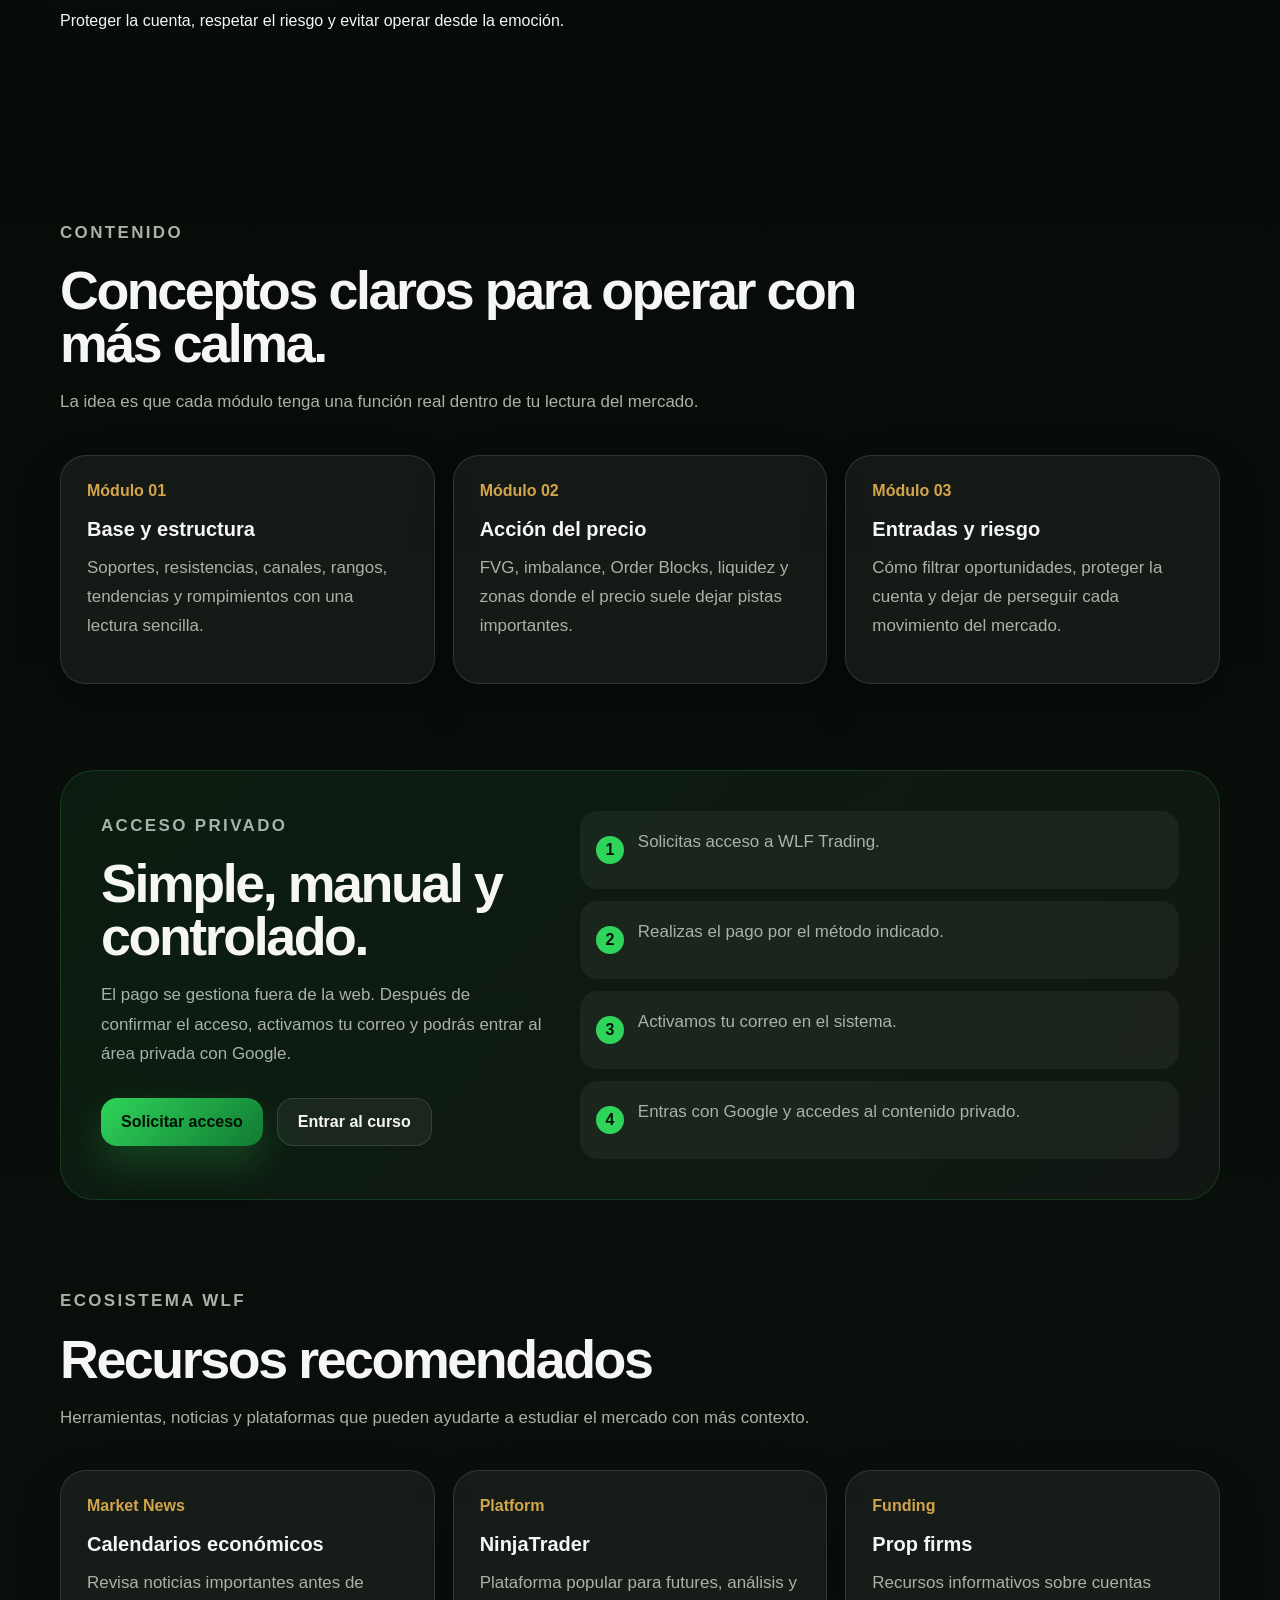
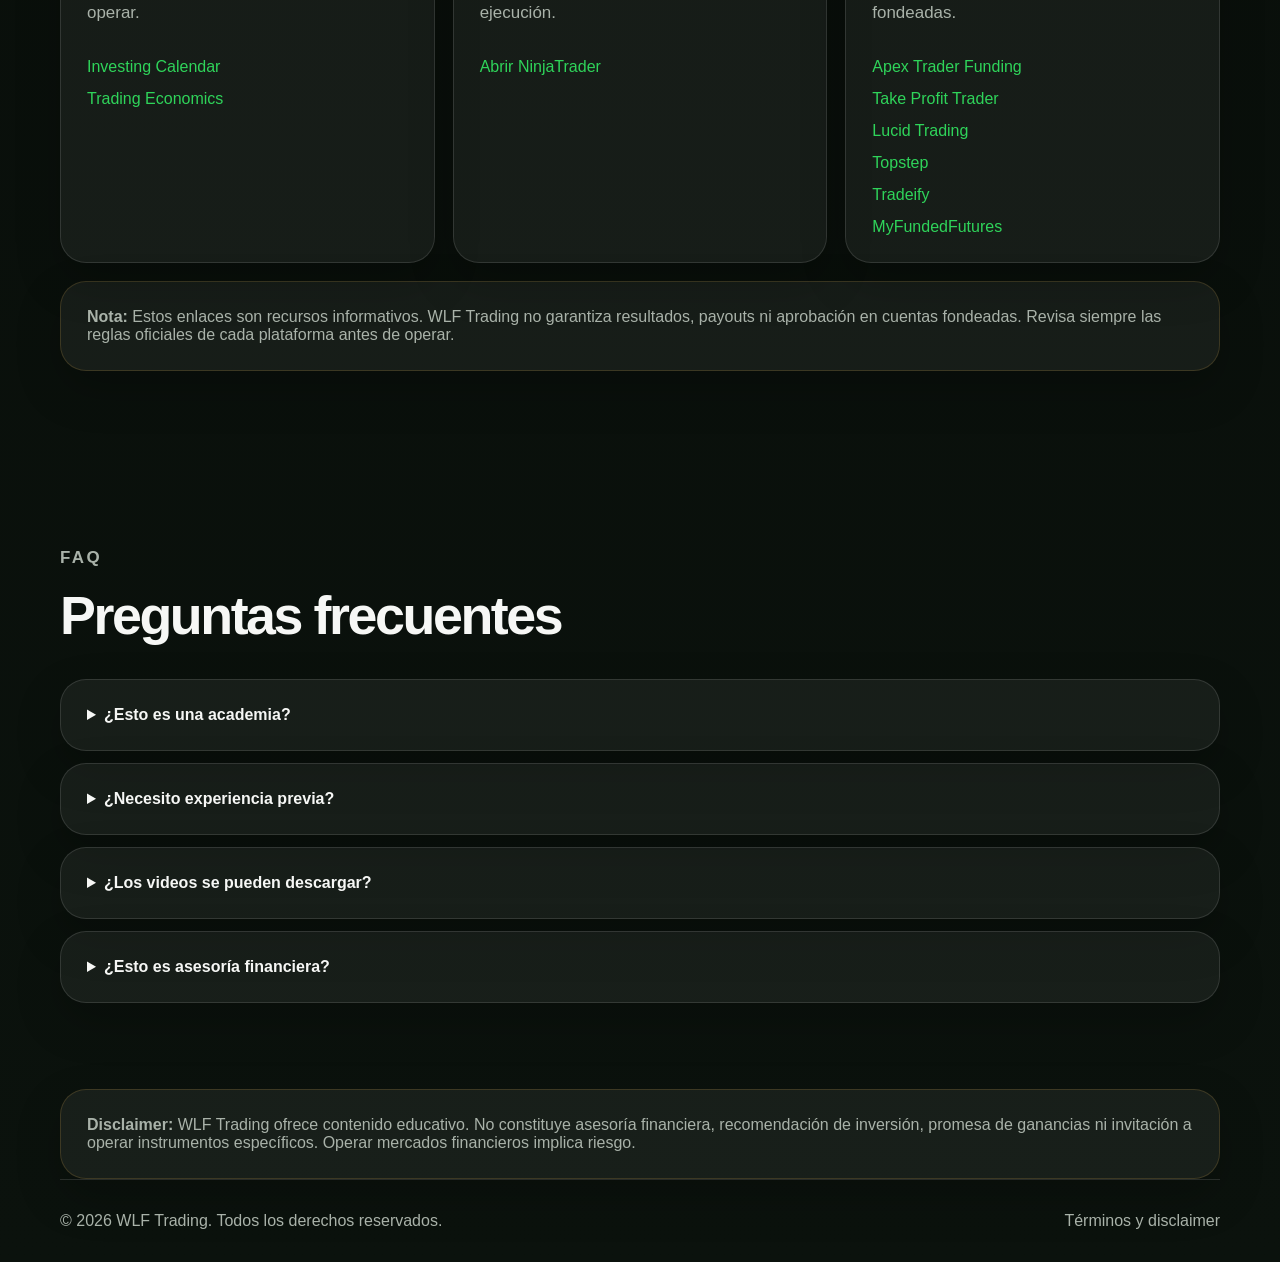
==== commit 91f77883: "more videos" ====
--- a/public/index.html
+++ b/public/index.html
@@ -17,6 +17,7 @@
       <a href="#metodo">Método</a>
       <a href="#contenido">Contenido</a>
       <a href="#acceso">Acceso</a>
+      <a href="#recursos-recomendados">Recursos</a>
       <a href="#faq">FAQ</a>
       <a href="/login.html" class="nav-cta" id="loginLink">Entrar</a>
       <a href="/dashboard.html" class="nav-cta hidden" id="courseLink">Mi Curso</a>
@@ -116,6 +117,49 @@
       </div>
     </section>
 
+    <section id="recursos-recomendados" class="section">
+      <div class="section-title center">
+        <p class="eyebrow">Ecosistema WLF</p>
+        <h2>Recursos recomendados</h2>
+        <p>Herramientas, noticias y plataformas que pueden ayudarte a estudiar el mercado con más contexto.</p>
+      </div>
+
+      <div class="grid cards-3">
+        <article class="card premium-card">
+          <span class="card-number">Market News</span>
+          <h3>Calendarios económicos</h3>
+          <p>Revisa noticias importantes antes de operar.</p>
+          <a class="text-link" href="https://www.investing.com/economic-calendar/" target="_blank" rel="noopener">Investing Calendar</a><br>
+          <a class="text-link" href="https://tradingeconomics.com/calendar" target="_blank" rel="noopener">Trading Economics</a>
+        </article>
+
+        <article class="card premium-card">
+          <span class="card-number">Platform</span>
+          <h3>NinjaTrader</h3>
+          <p>Plataforma popular para futures, análisis y ejecución.</p>
+          <a class="text-link" href="https://ninjatrader.com/" target="_blank" rel="noopener">Abrir NinjaTrader</a>
+        </article>
+
+        <article class="card premium-card">
+          <span class="card-number">Funding</span>
+          <h3>Prop firms</h3>
+          <p>Recursos informativos sobre cuentas fondeadas.</p>
+          <a class="text-link" href="https://apextraderfunding.com/" target="_blank" rel="noopener">Apex Trader Funding</a><br>
+          <a class="text-link" href="https://takeprofittrader.com/" target="_blank" rel="noopener">Take Profit Trader</a><br>
+          <a class="text-link" href="https://lucidtrading.com/" target="_blank" rel="noopener">Lucid Trading</a><br>
+          <a class="text-link" href="https://www.topstep.com/" target="_blank" rel="noopener">Topstep</a><br>
+          <a class="text-link" href="https://tradeify.co/" target="_blank" rel="noopener">Tradeify</a><br>
+          <a class="text-link" href="https://myfundedfutures.com/" target="_blank" rel="noopener">MyFundedFutures</a>
+        </article>
+      </div>
+
+      <div class="disclaimer" style="margin-top: 18px;">
+        <strong>Nota:</strong>
+        Estos enlaces son recursos informativos. WLF Trading no garantiza resultados, payouts ni aprobación en cuentas fondeadas.
+        Revisa siempre las reglas oficiales de cada plataforma antes de operar.
+      </div>
+    </section>
+
     <section id="faq" class="section faq-section">
       <div class="section-title center">
         <p class="eyebrow">FAQ</p>
@@ -144,4 +188,4 @@
 
   <script type="module" src="/js/home.js"></script>
 </body>
-</html>
+</html>
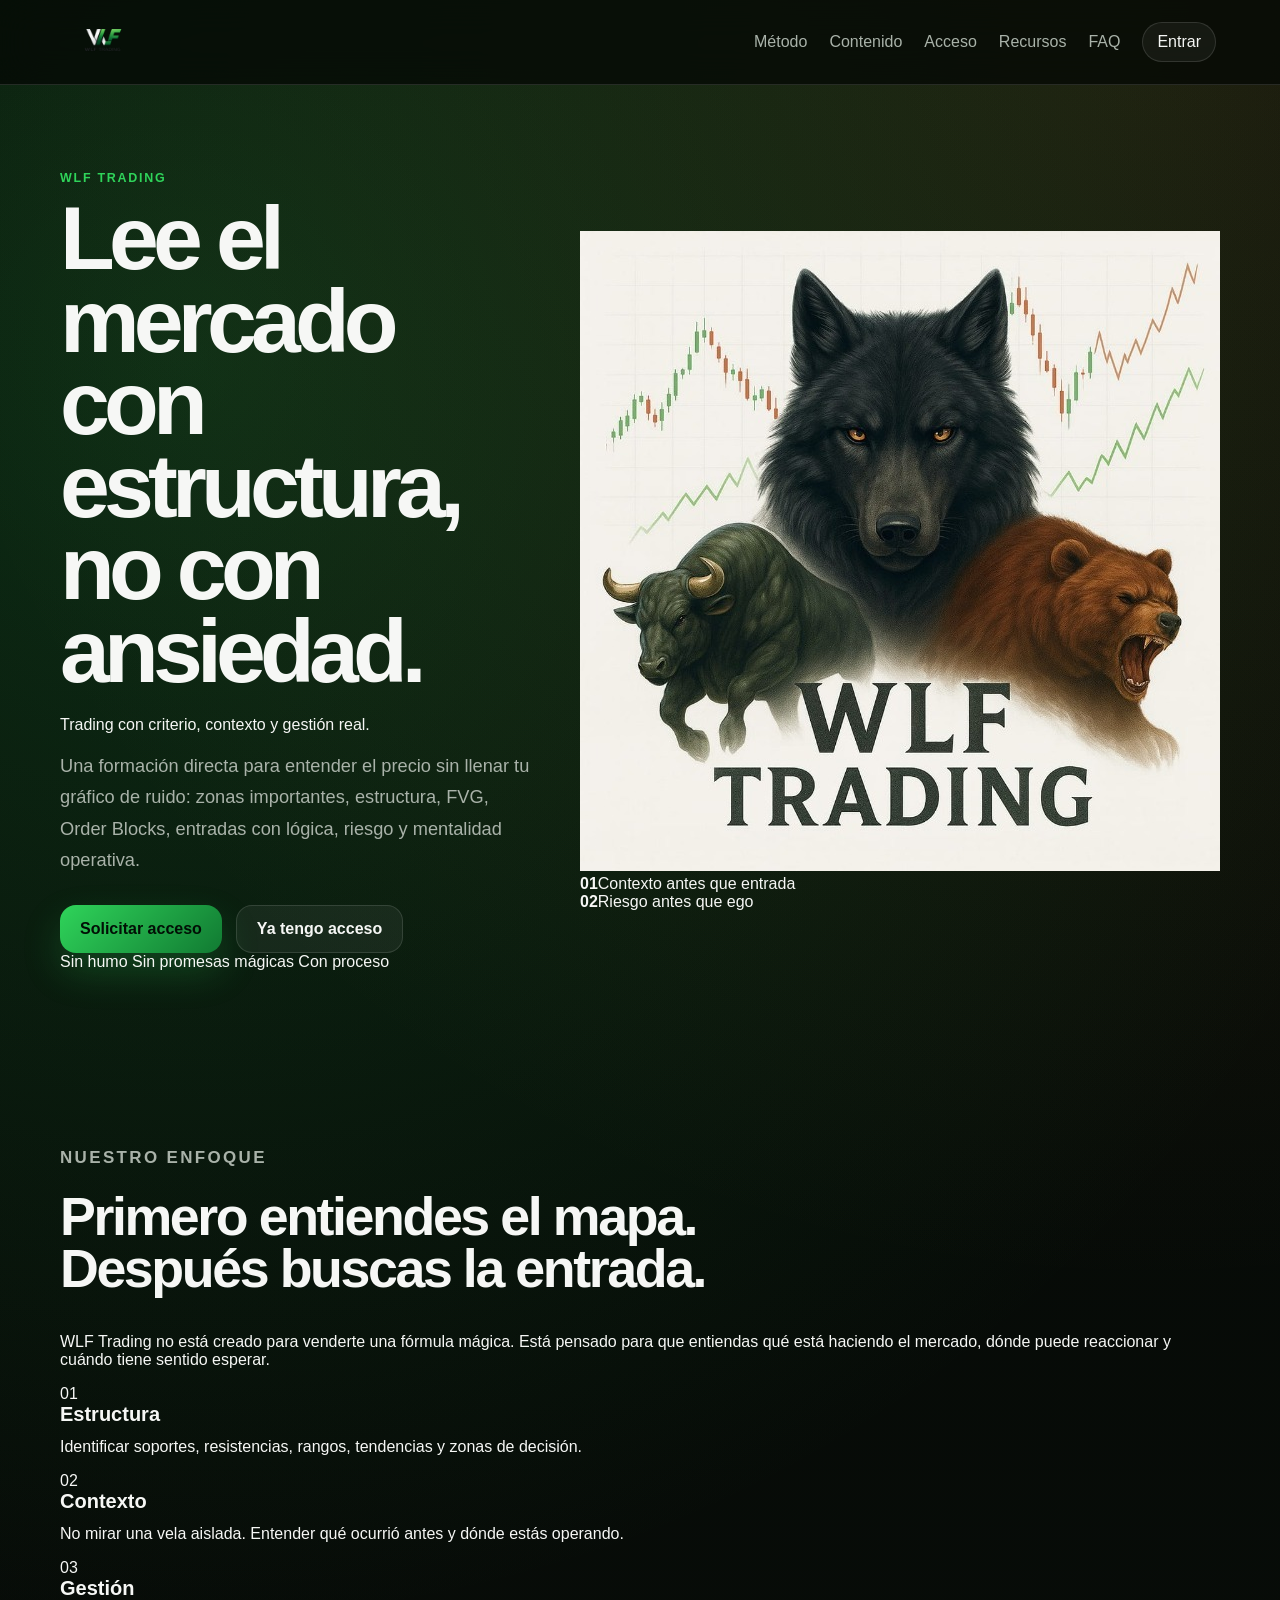
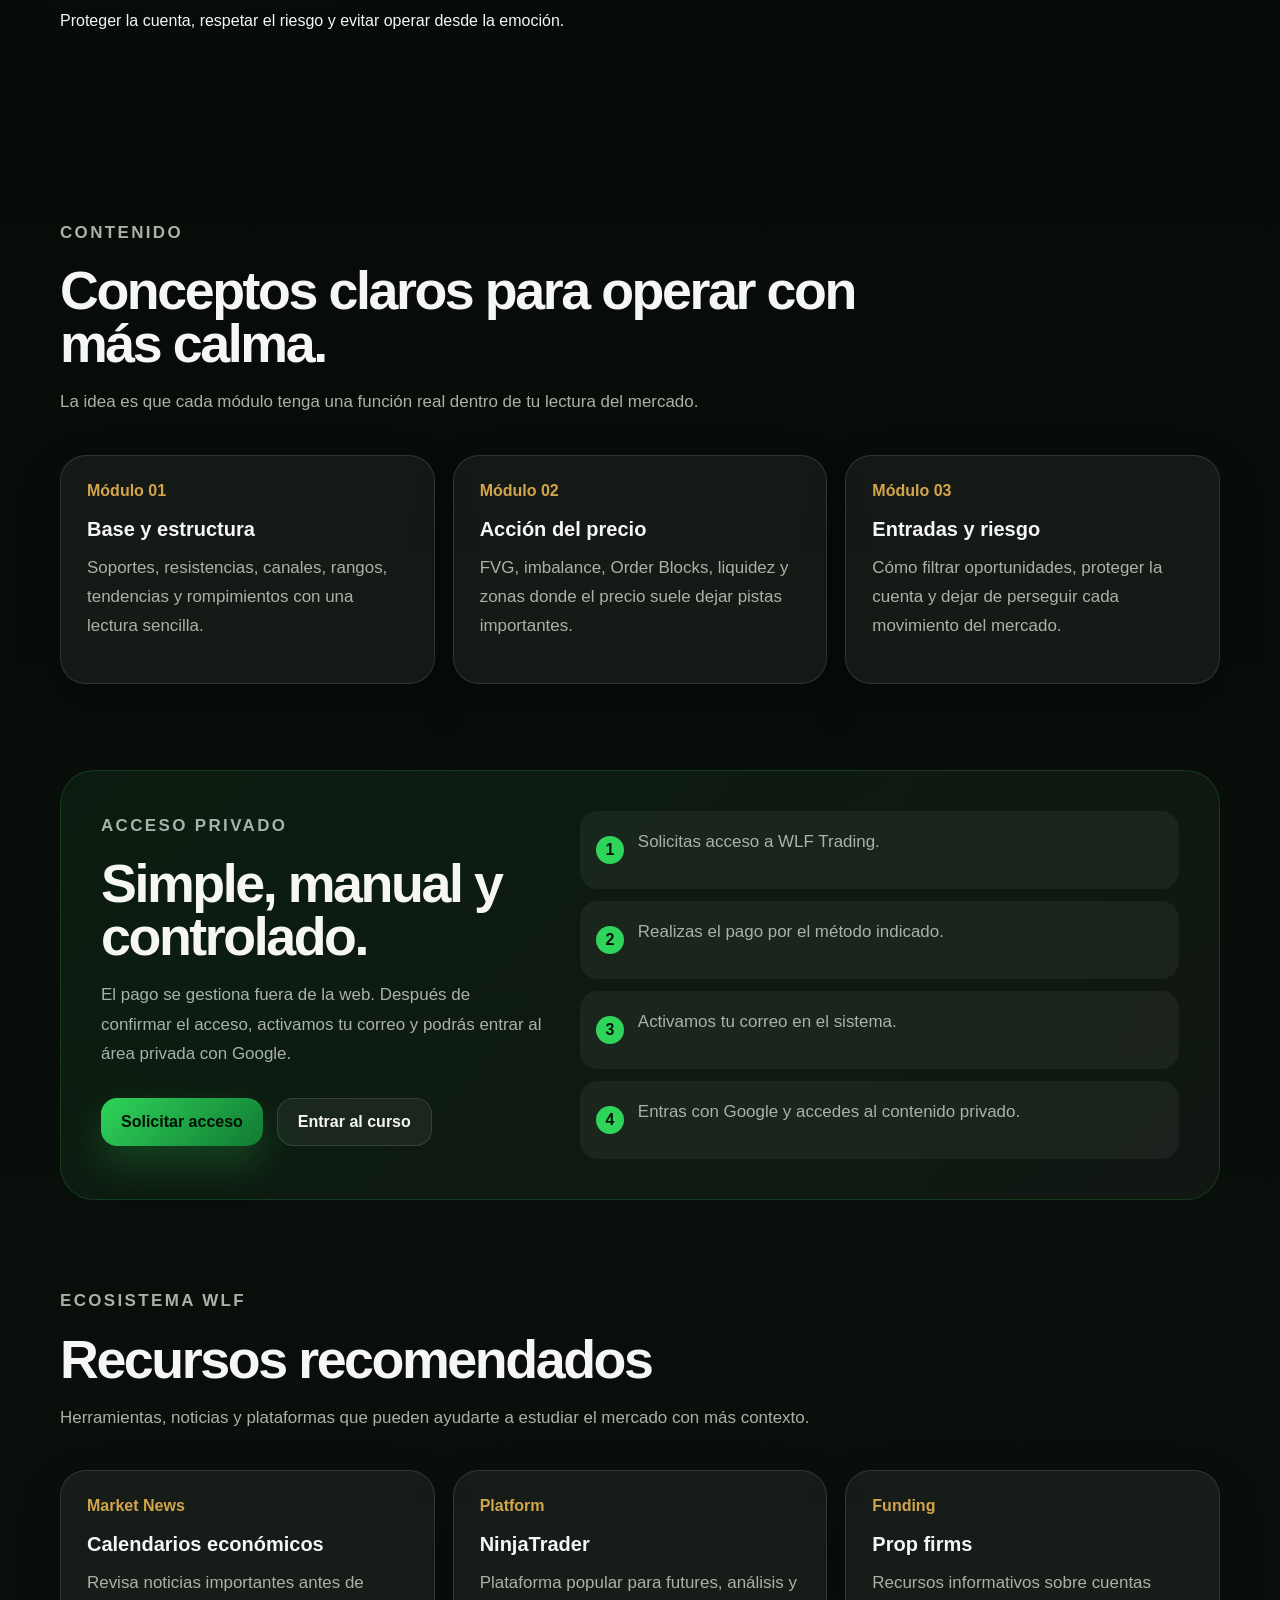
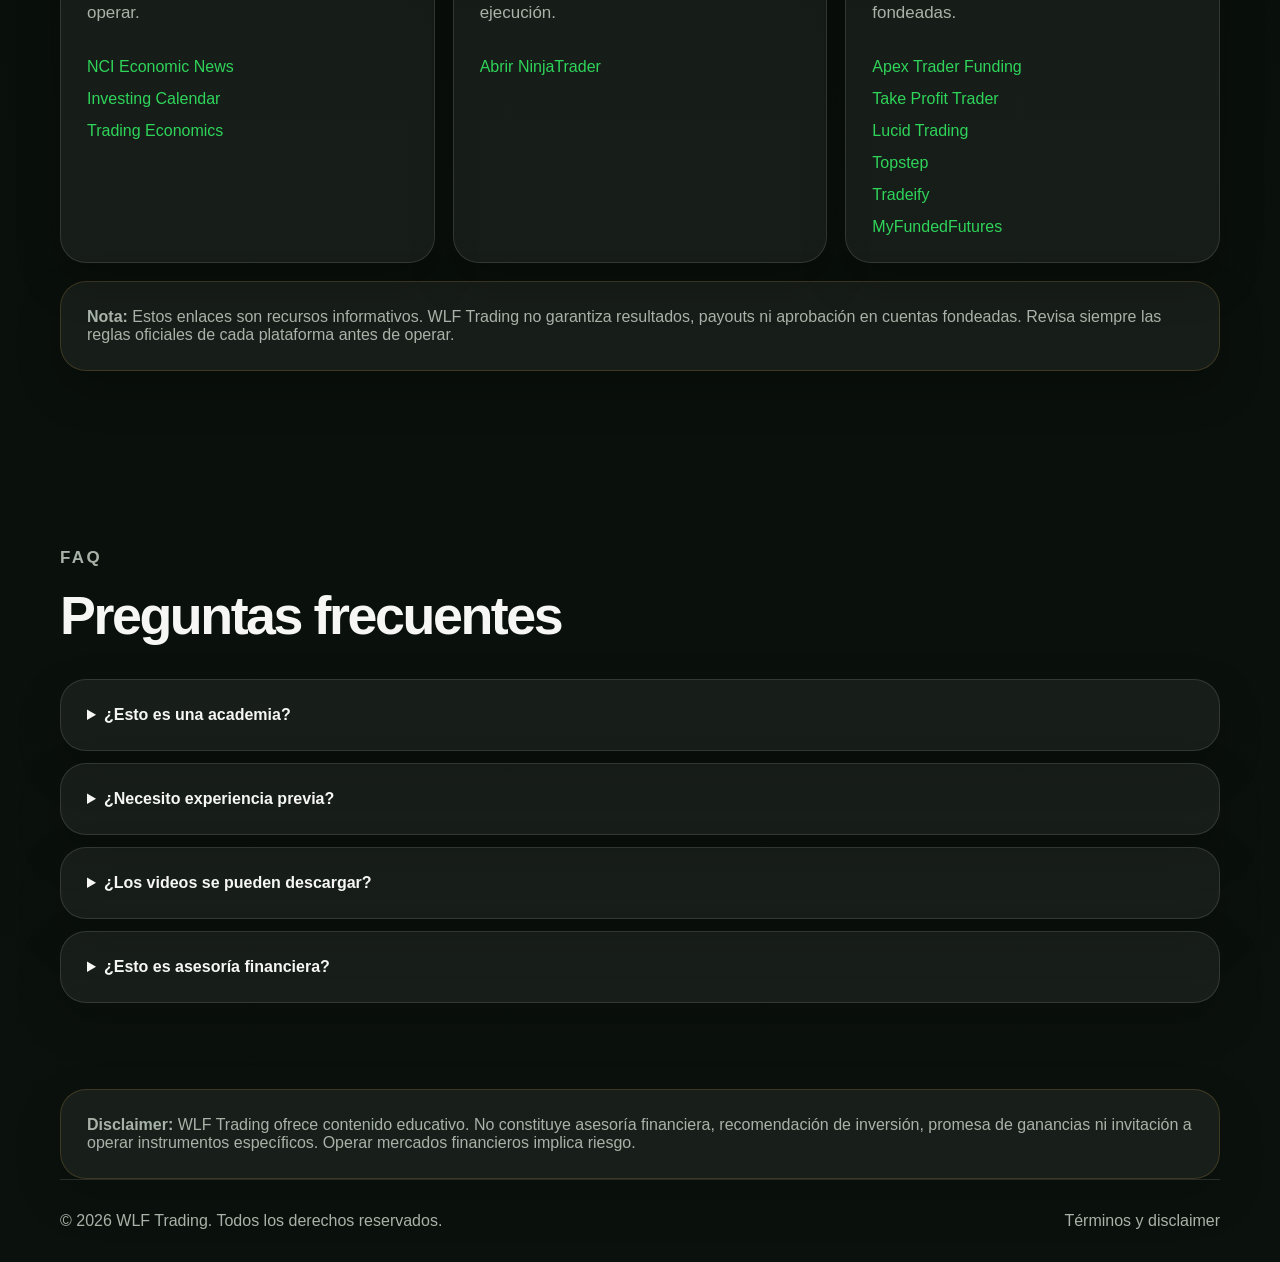
==== commit 26c3d06f: "Fix icon and questions" ====
--- a/public/index.html
+++ b/public/index.html
@@ -5,6 +5,9 @@
   <meta name="viewport" content="width=device-width, initial-scale=1.0" />
   <title>WLF Trading | Trading con estructura y criterio</title>
   <meta name="description" content="WLF Trading - Aprende a leer el mercado con estructura, contexto, gestión de riesgo y mentalidad." />
+
+  <link rel="icon" type="image/png" href="/assets/logo-wlf.png" />
+  <link rel="apple-touch-icon" href="/assets/logo-wlf.png" />
   <link rel="stylesheet" href="/css/styles.css" />
 </head>
 <body>
@@ -129,6 +132,7 @@
           <span class="card-number">Market News</span>
           <h3>Calendarios económicos</h3>
           <p>Revisa noticias importantes antes de operar.</p>
+          <a class="text-link" href="https://www.nci-marketstructure.com/economic-news" target="_blank" rel="noopener">NCI Economic News</a><br>
           <a class="text-link" href="https://www.investing.com/economic-calendar/" target="_blank" rel="noopener">Investing Calendar</a><br>
           <a class="text-link" href="https://tradingeconomics.com/calendar" target="_blank" rel="noopener">Trading Economics</a>
         </article>
@@ -188,4 +192,4 @@
 
   <script type="module" src="/js/home.js"></script>
 </body>
-</html>+</html>
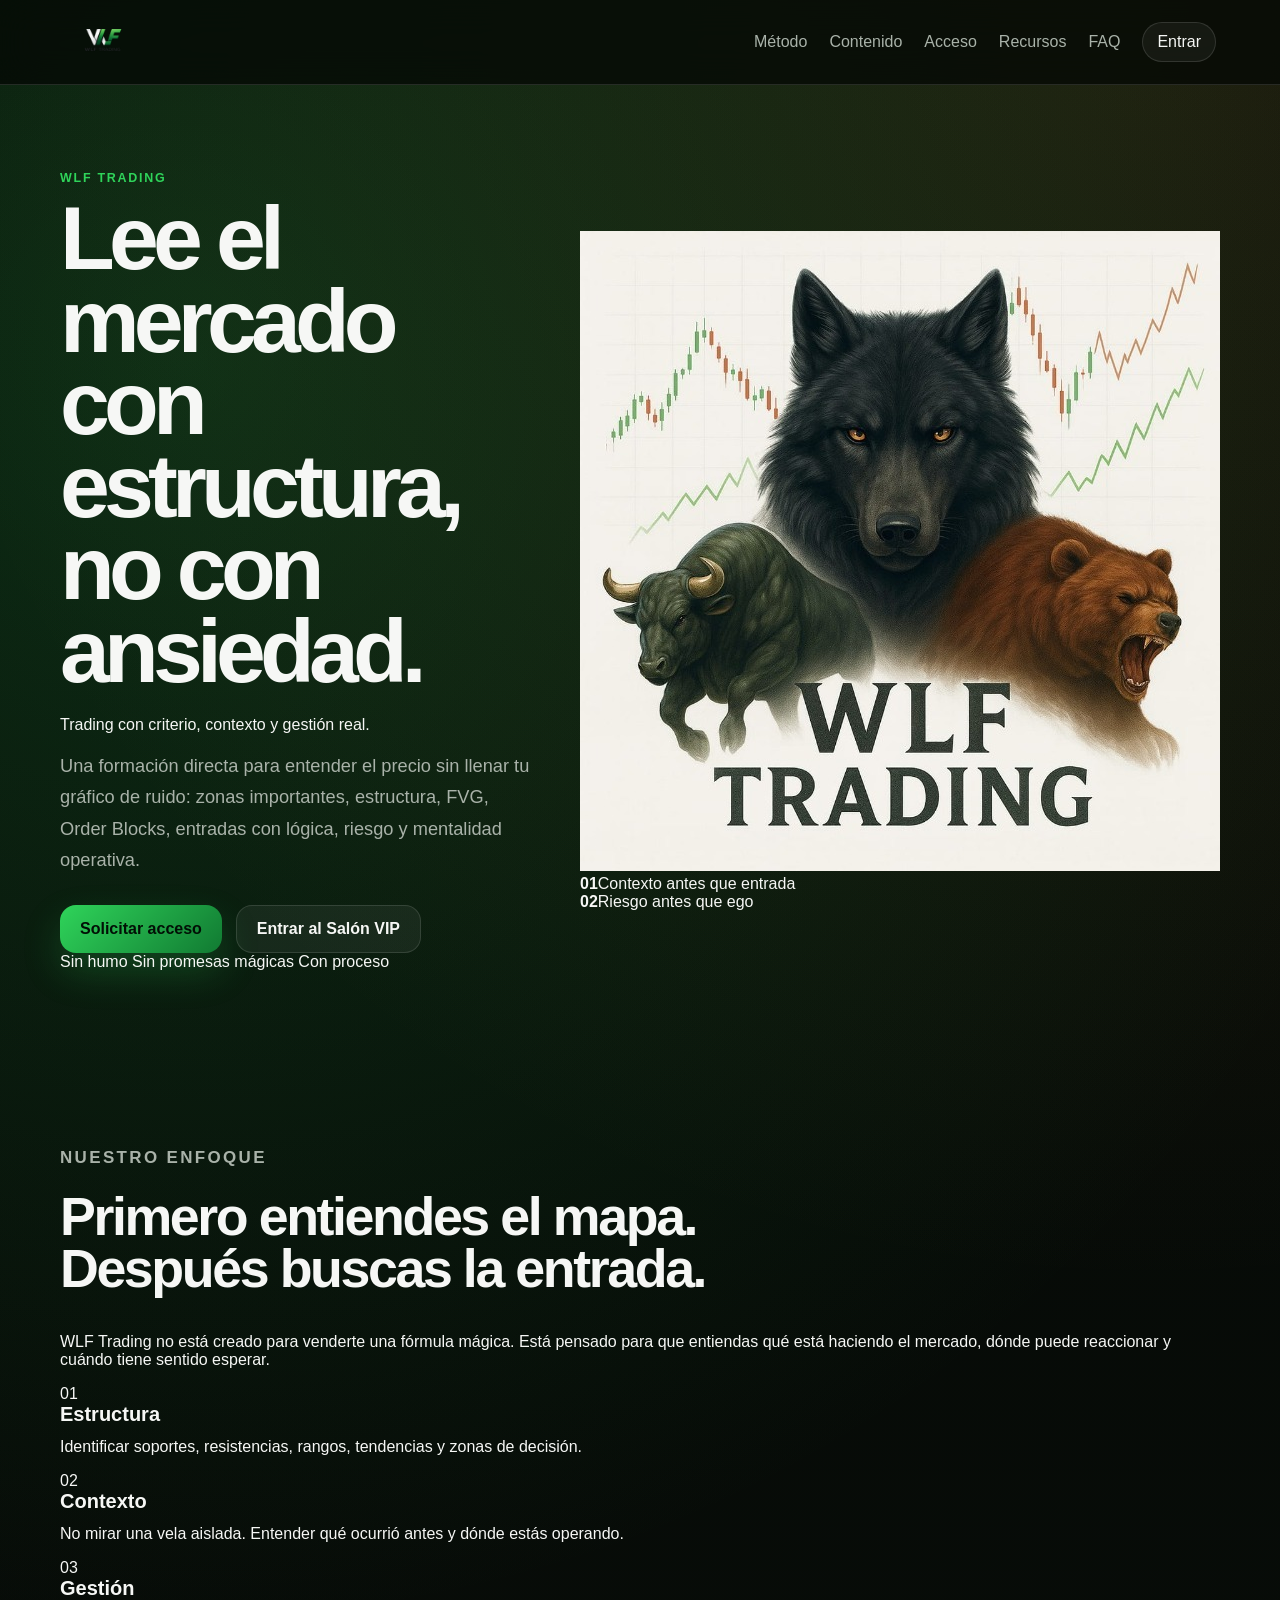
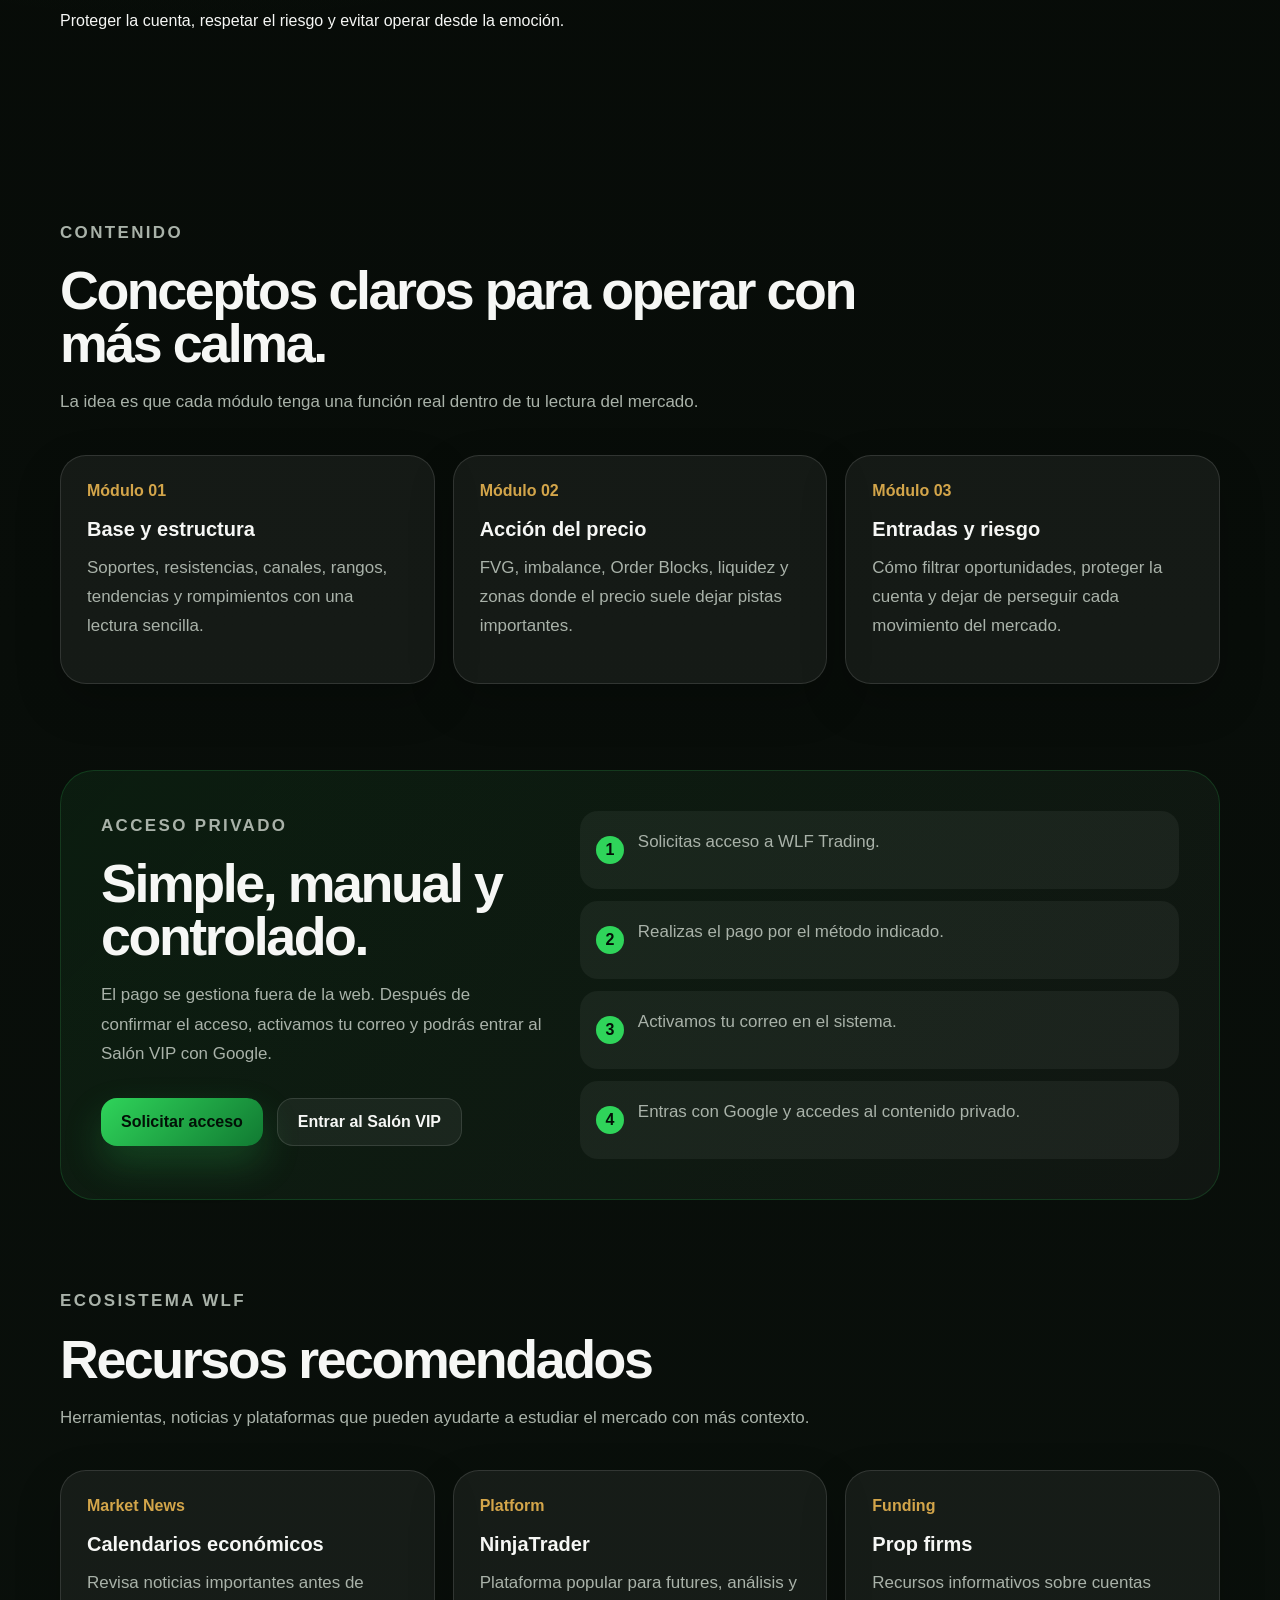
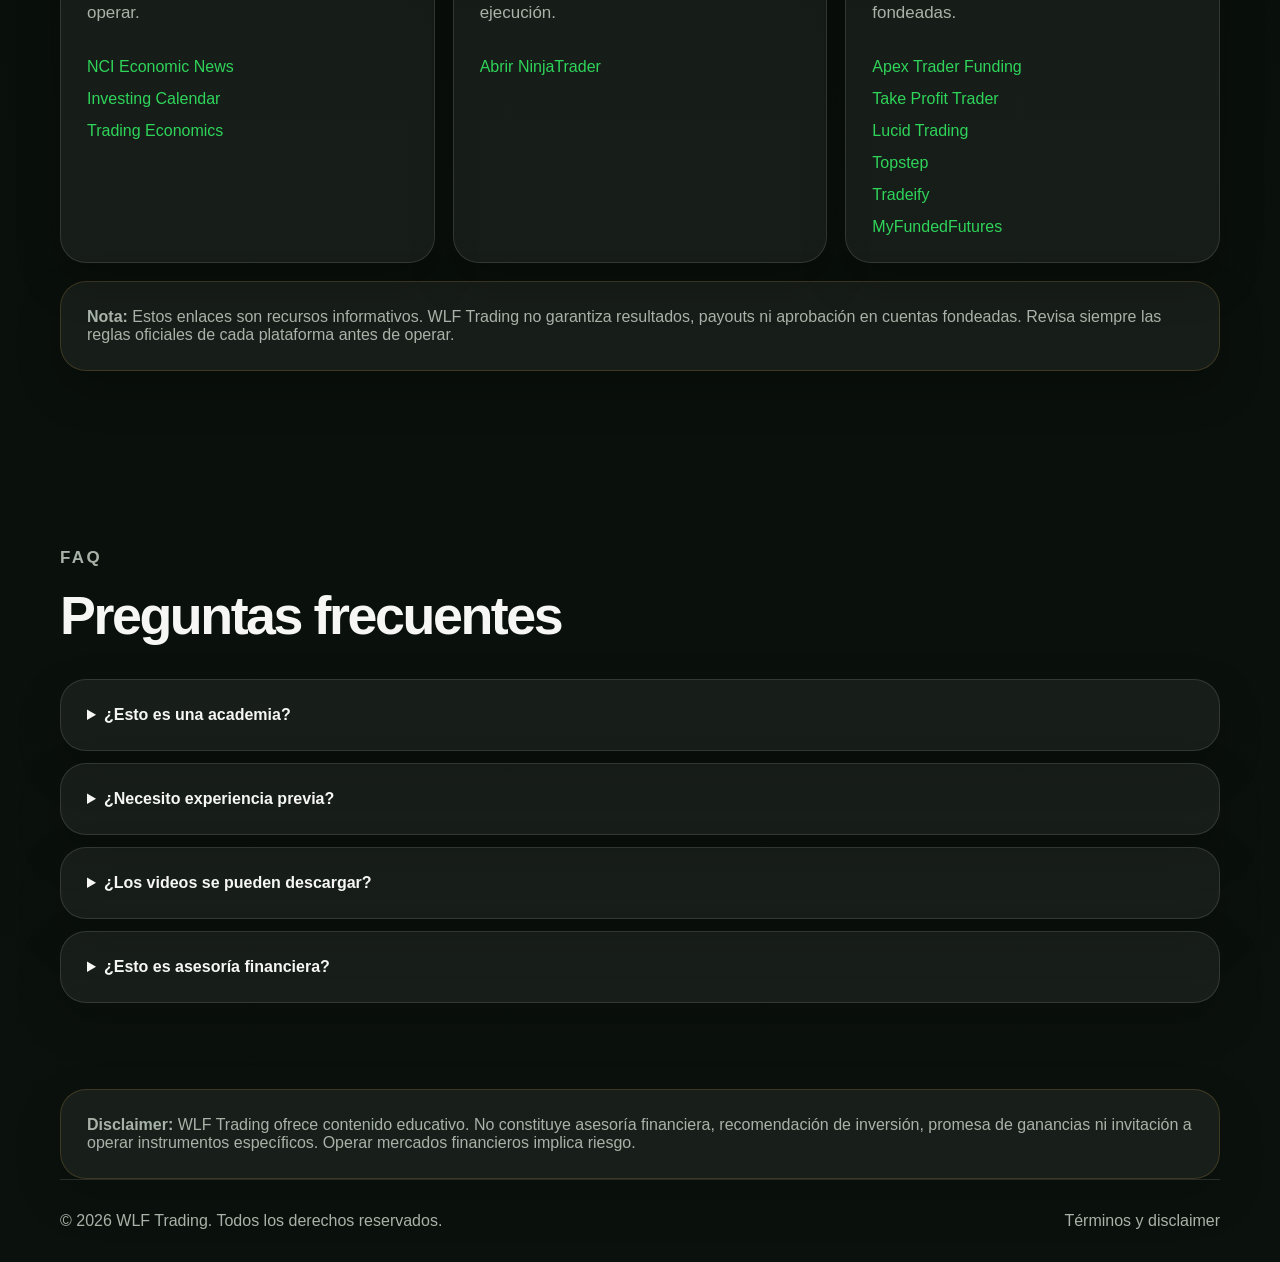
==== commit 296637dd: "Fix Menus" ====
--- a/public/index.html
+++ b/public/index.html
@@ -23,7 +23,7 @@
       <a href="#recursos-recomendados">Recursos</a>
       <a href="#faq">FAQ</a>
       <a href="/login.html" class="nav-cta" id="loginLink">Entrar</a>
-      <a href="/dashboard.html" class="nav-cta hidden" id="courseLink">Mi Curso</a>
+      <a href="/dashboard.html" class="nav-cta hidden" id="courseLink">Salón VIP</a>
       <button class="btn tiny ghost hidden" id="homeLogoutBtn">Salir</button>
     </nav>
   </header>
@@ -44,7 +44,7 @@
           <a class="btn primary" href="mailto:contacto@wlftrading.com?subject=Quiero%20acceso%20a%20WLF%20Trading">
             Solicitar acceso
           </a>
-          <a class="btn ghost smart-course-link" href="/login.html">Ya tengo acceso</a>
+          <a class="btn ghost smart-course-link" href="/login.html">Entrar al Salón VIP</a>
         </div>
 
         <div class="hero-points">
@@ -103,12 +103,12 @@
         <h2>Simple, manual y controlado.</h2>
         <p>
           El pago se gestiona fuera de la web. Después de confirmar el acceso, activamos tu correo
-          y podrás entrar al área privada con Google.
+          y podrás entrar al Salón VIP con Google.
         </p>
 
         <div class="actions">
           <a class="btn primary" href="mailto:contacto@wlftrading.com?subject=Quiero%20acceso%20a%20WLF%20Trading">Solicitar acceso</a>
-          <a class="btn ghost smart-course-link" href="/login.html">Entrar al curso</a>
+          <a class="btn ghost smart-course-link" href="/login.html">Entrar al Salón VIP</a>
         </div>
       </div>
 
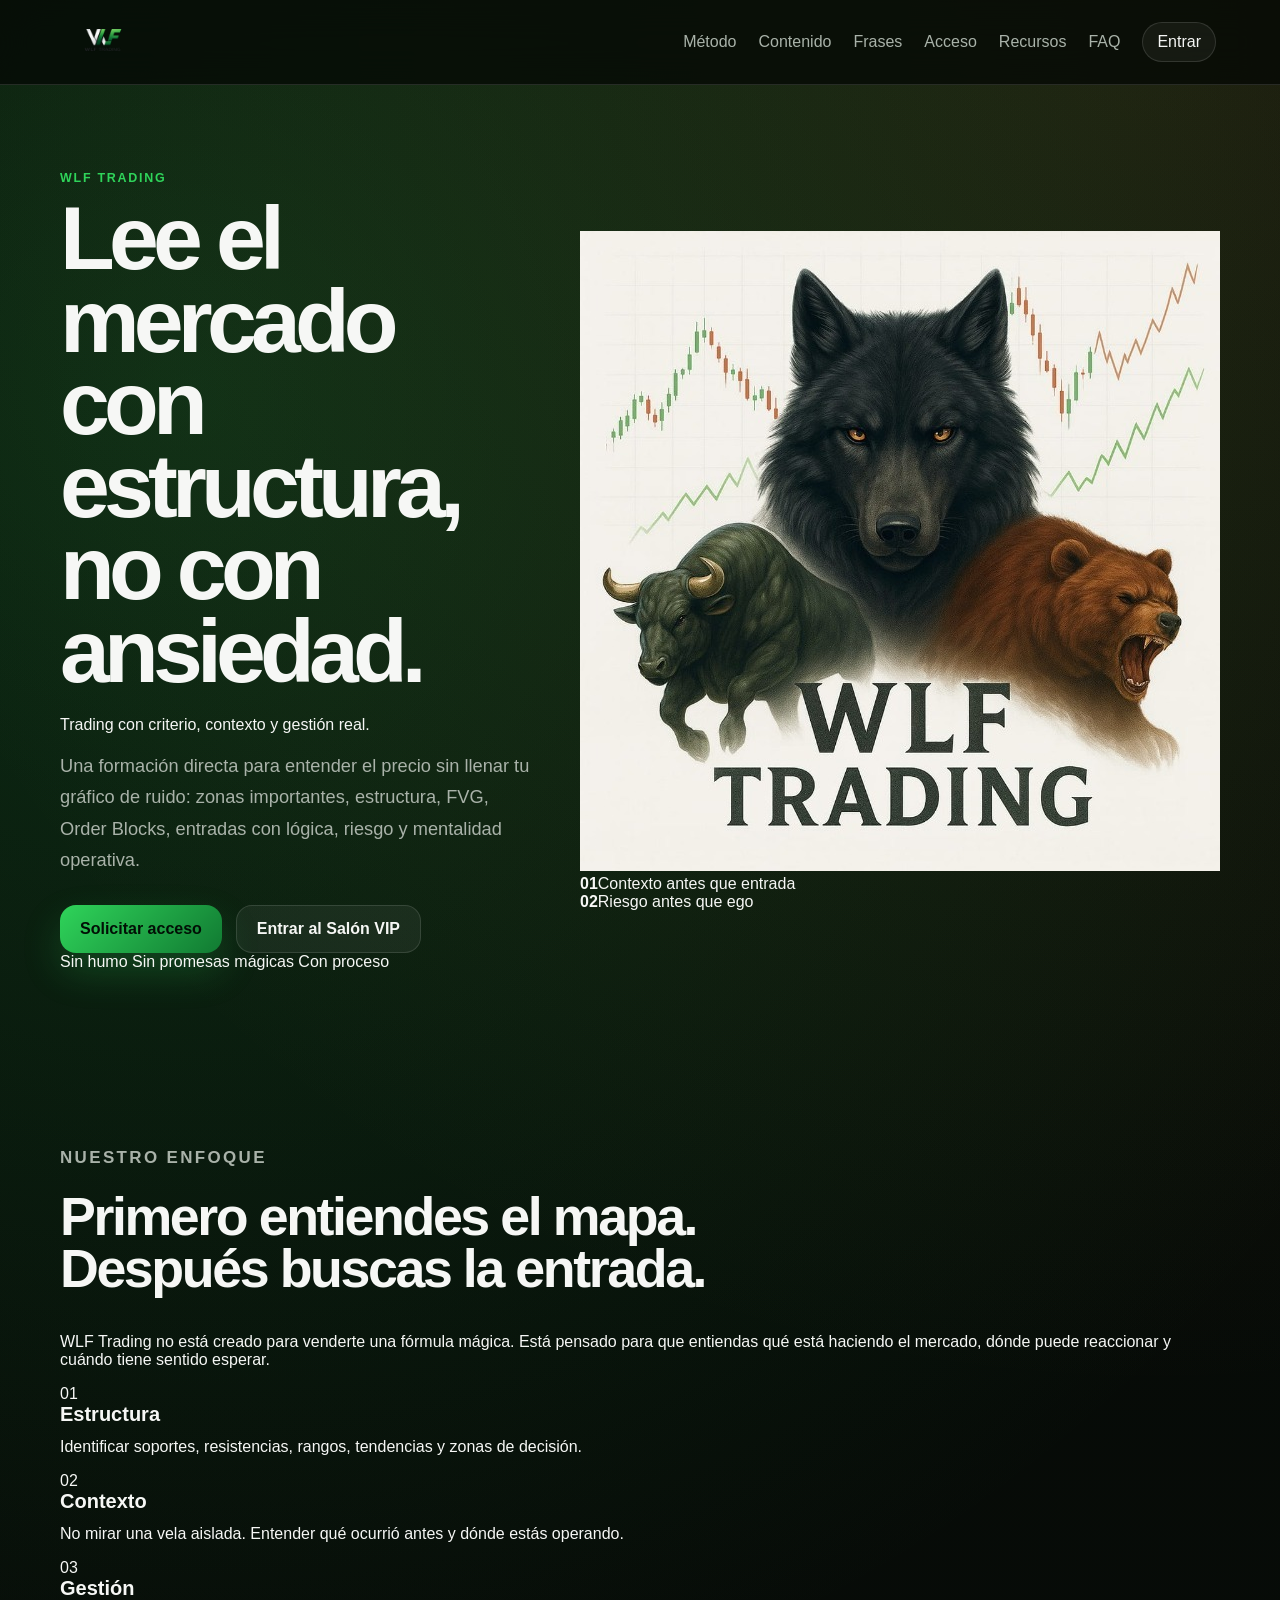
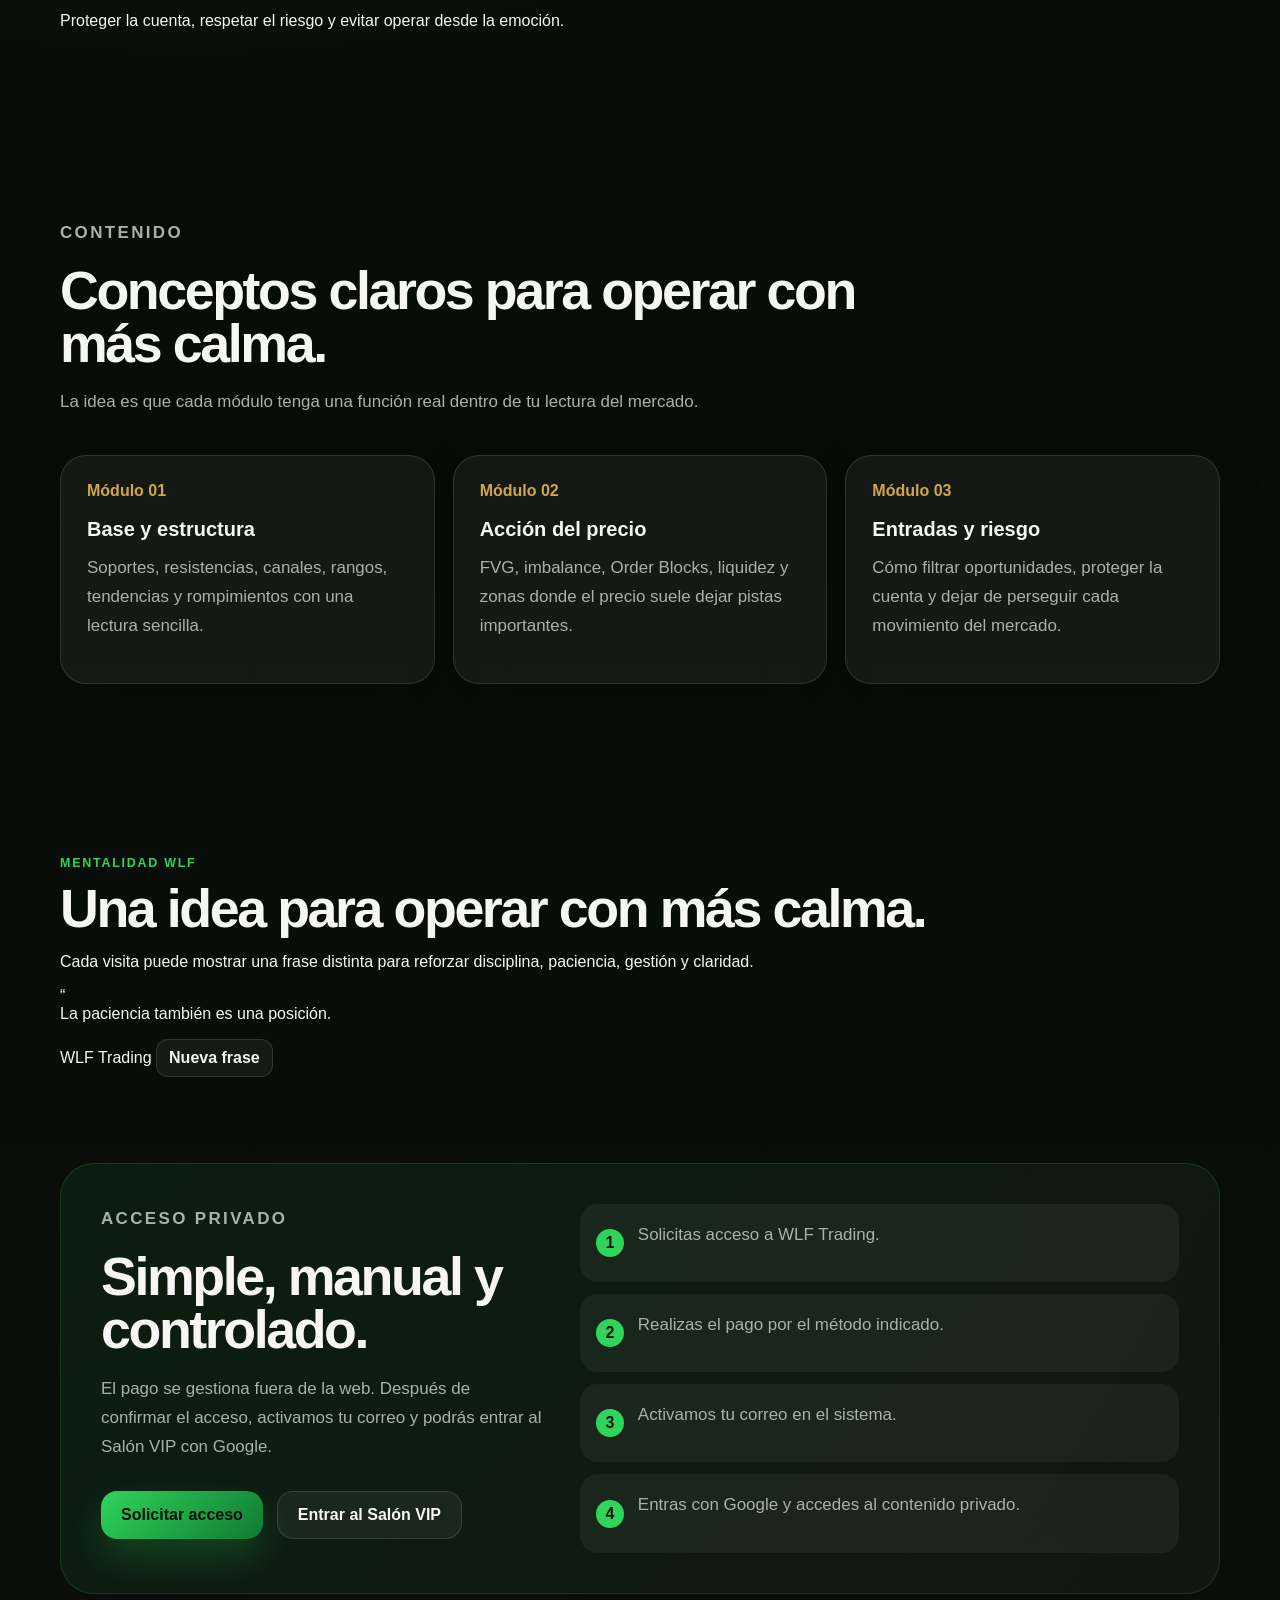
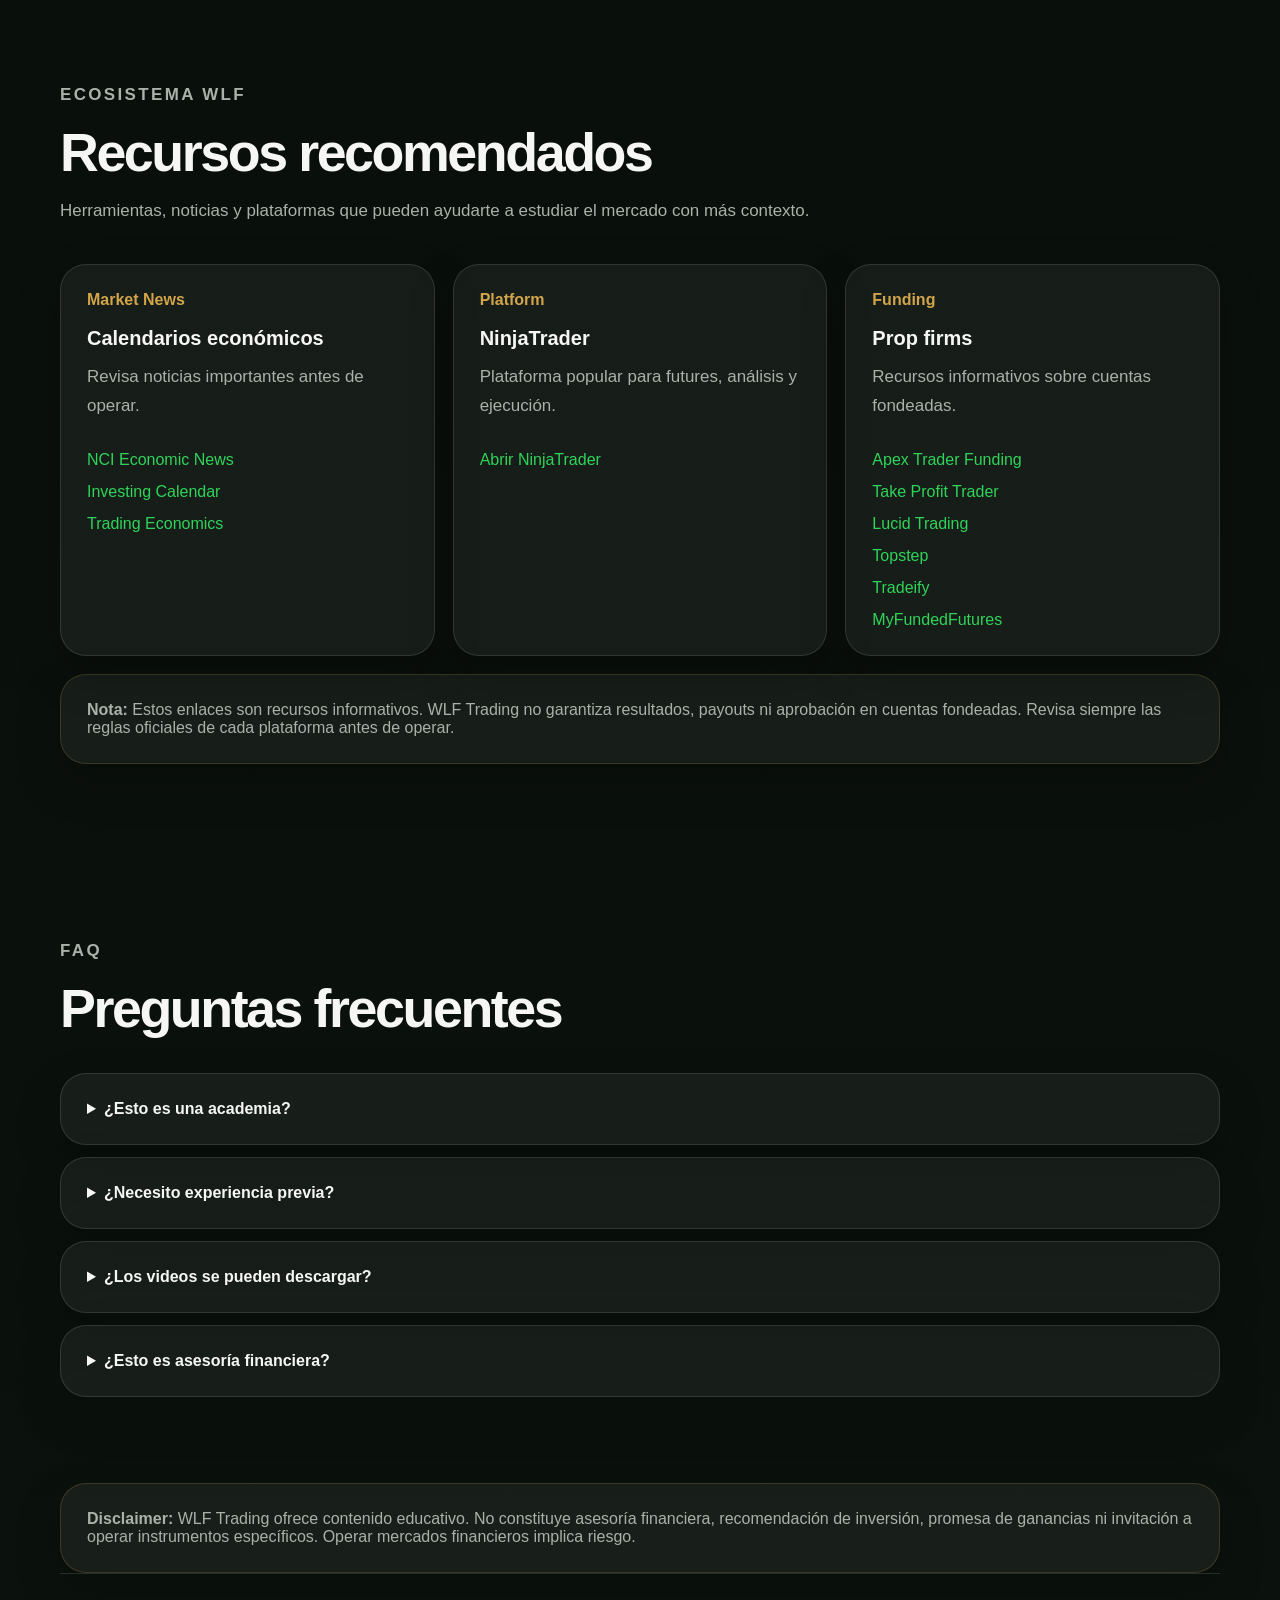
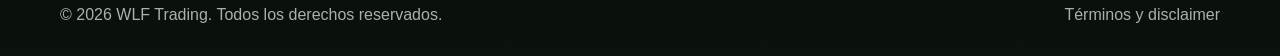
==== commit c9788725: "Qutos" ====
--- a/public/index.html
+++ b/public/index.html
@@ -9,6 +9,7 @@
   <link rel="icon" type="image/png" href="/assets/logo-wlf.png" />
   <link rel="apple-touch-icon" href="/assets/logo-wlf.png" />
   <link rel="stylesheet" href="/css/styles.css" />
+  <link rel="stylesheet" href="/css/quotes.css" />
 </head>
 <body>
   <header class="site-header">
@@ -19,6 +20,7 @@
     <nav class="nav" aria-label="Navegación principal">
       <a href="#metodo">Método</a>
       <a href="#contenido">Contenido</a>
+      <a href="#frases">Frases</a>
       <a href="#acceso">Acceso</a>
       <a href="#recursos-recomendados">Recursos</a>
       <a href="#faq">FAQ</a>
@@ -97,6 +99,28 @@
       </div>
     </section>
 
+    <section id="frases" class="section quote-section">
+      <div class="quote-shell">
+        <div class="quote-copy">
+          <p class="eyebrow">Mentalidad WLF</p>
+          <h2>Una idea para operar con más calma.</h2>
+          <p>
+            Cada visita puede mostrar una frase distinta para reforzar disciplina,
+            paciencia, gestión y claridad.
+          </p>
+        </div>
+
+        <div class="quote-card">
+          <span class="quote-mark">“</span>
+          <p id="quoteText">La paciencia también es una posición.</p>
+          <div class="quote-footer">
+            <span id="quoteAuthor">WLF Trading</span>
+            <button class="btn tiny ghost" id="newQuoteBtn" type="button">Nueva frase</button>
+          </div>
+        </div>
+      </div>
+    </section>
+
     <section id="acceso" class="section access-section">
       <div class="access-copy">
         <p class="eyebrow">Acceso privado</p>
@@ -191,5 +215,6 @@
   </footer>
 
   <script type="module" src="/js/home.js"></script>
+  <script type="module" src="/js/quotes.js"></script>
 </body>
 </html>
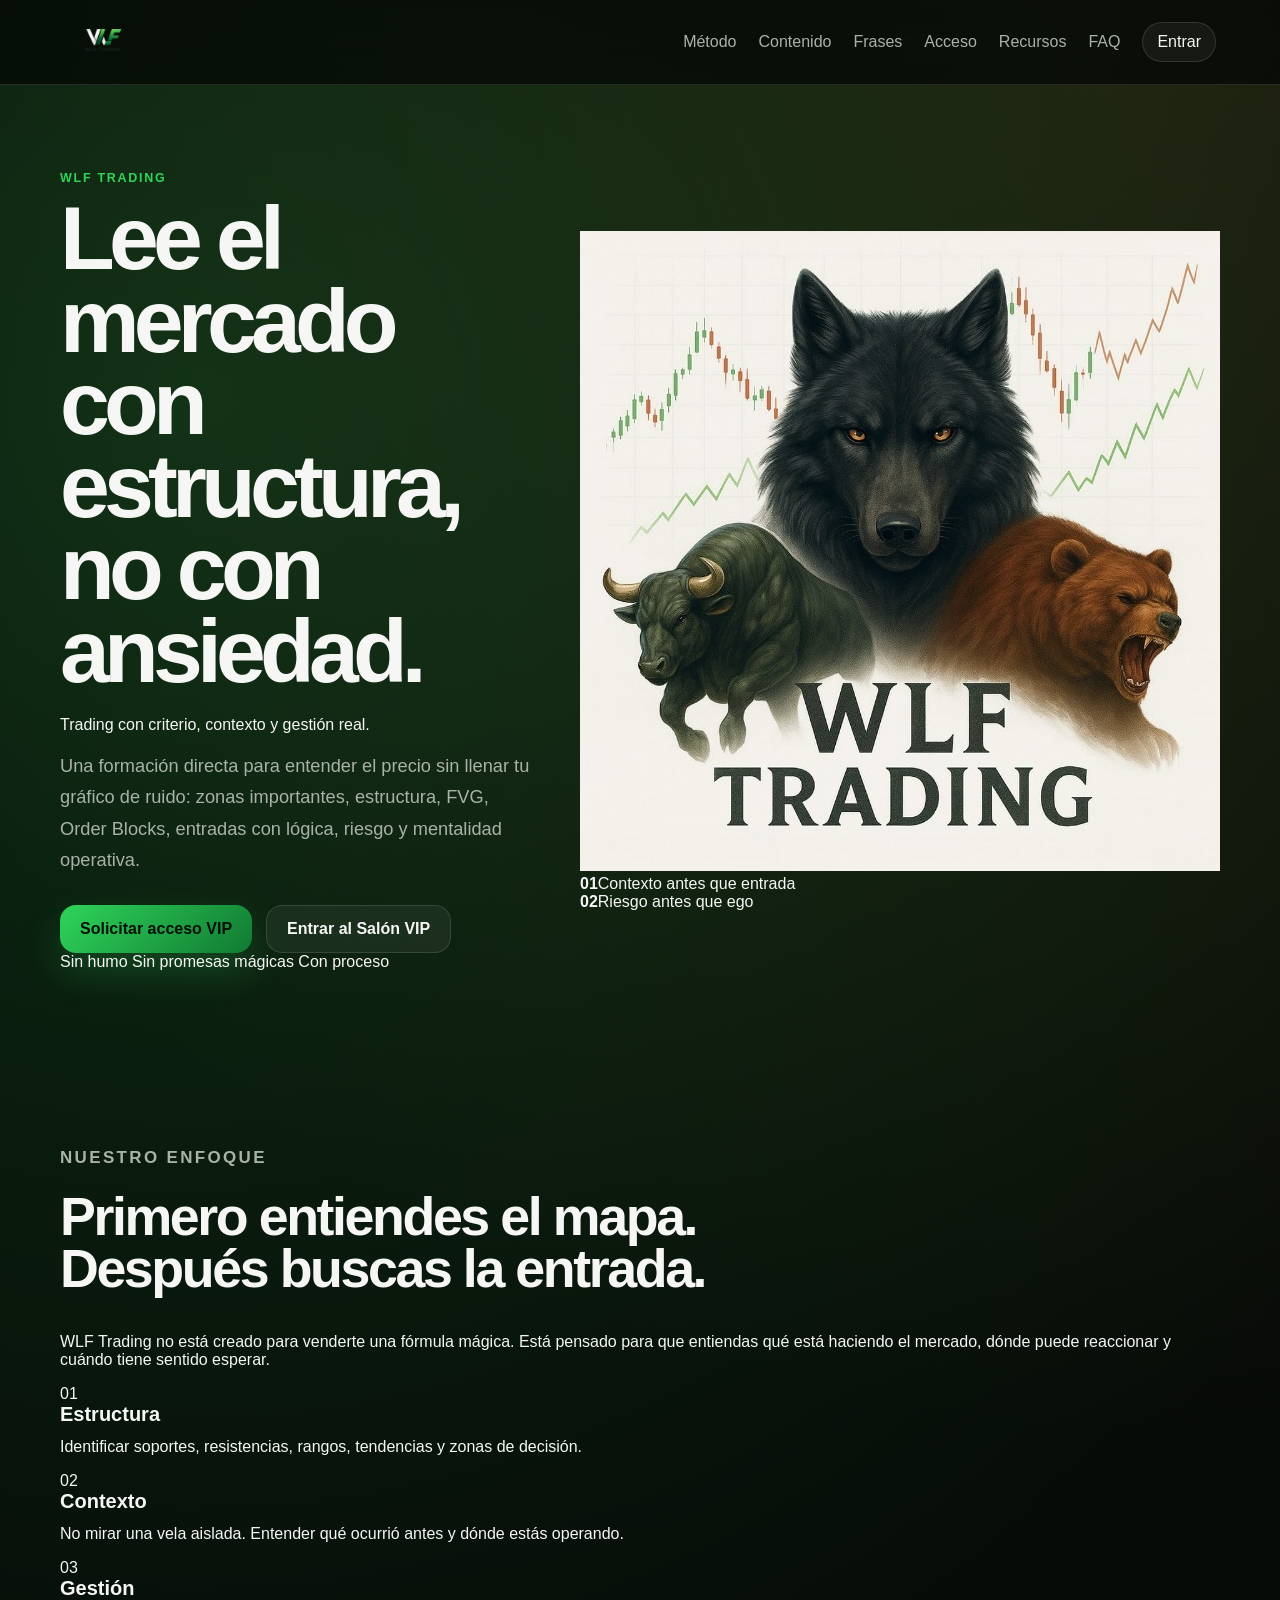
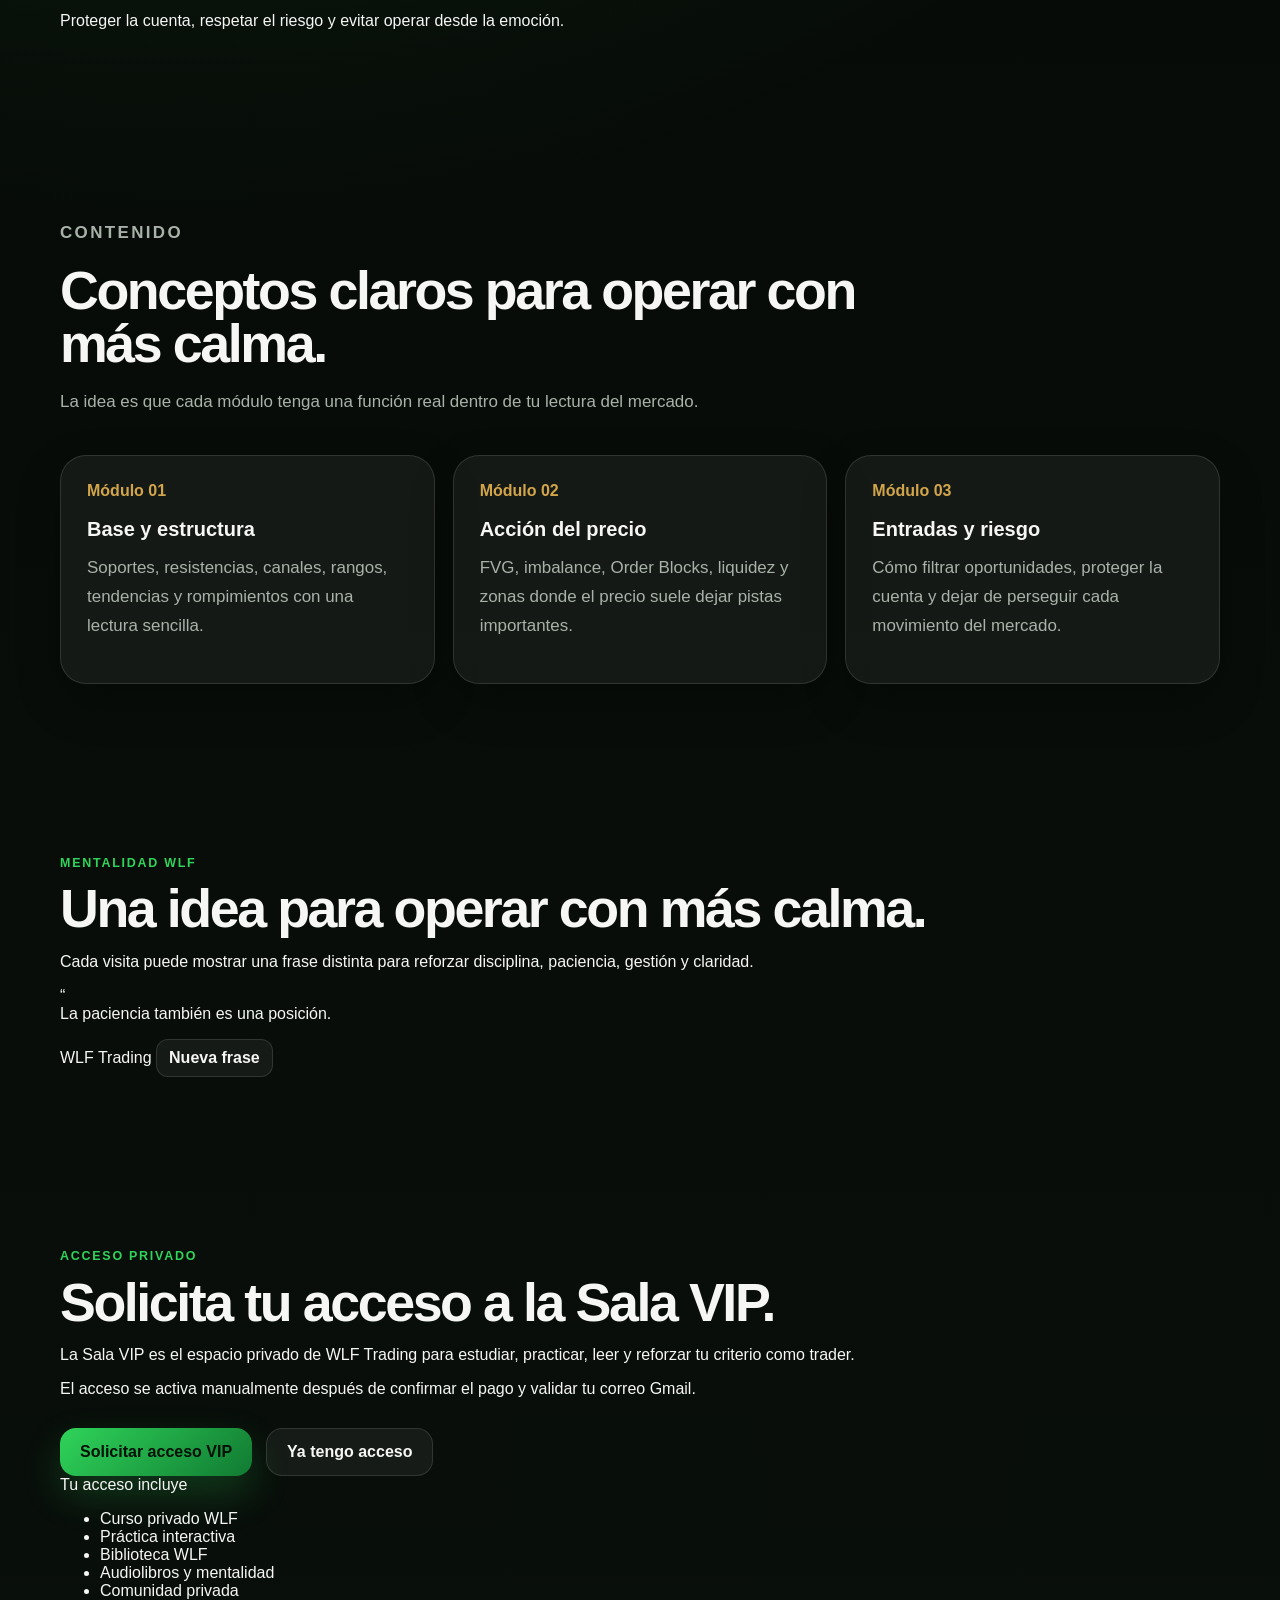
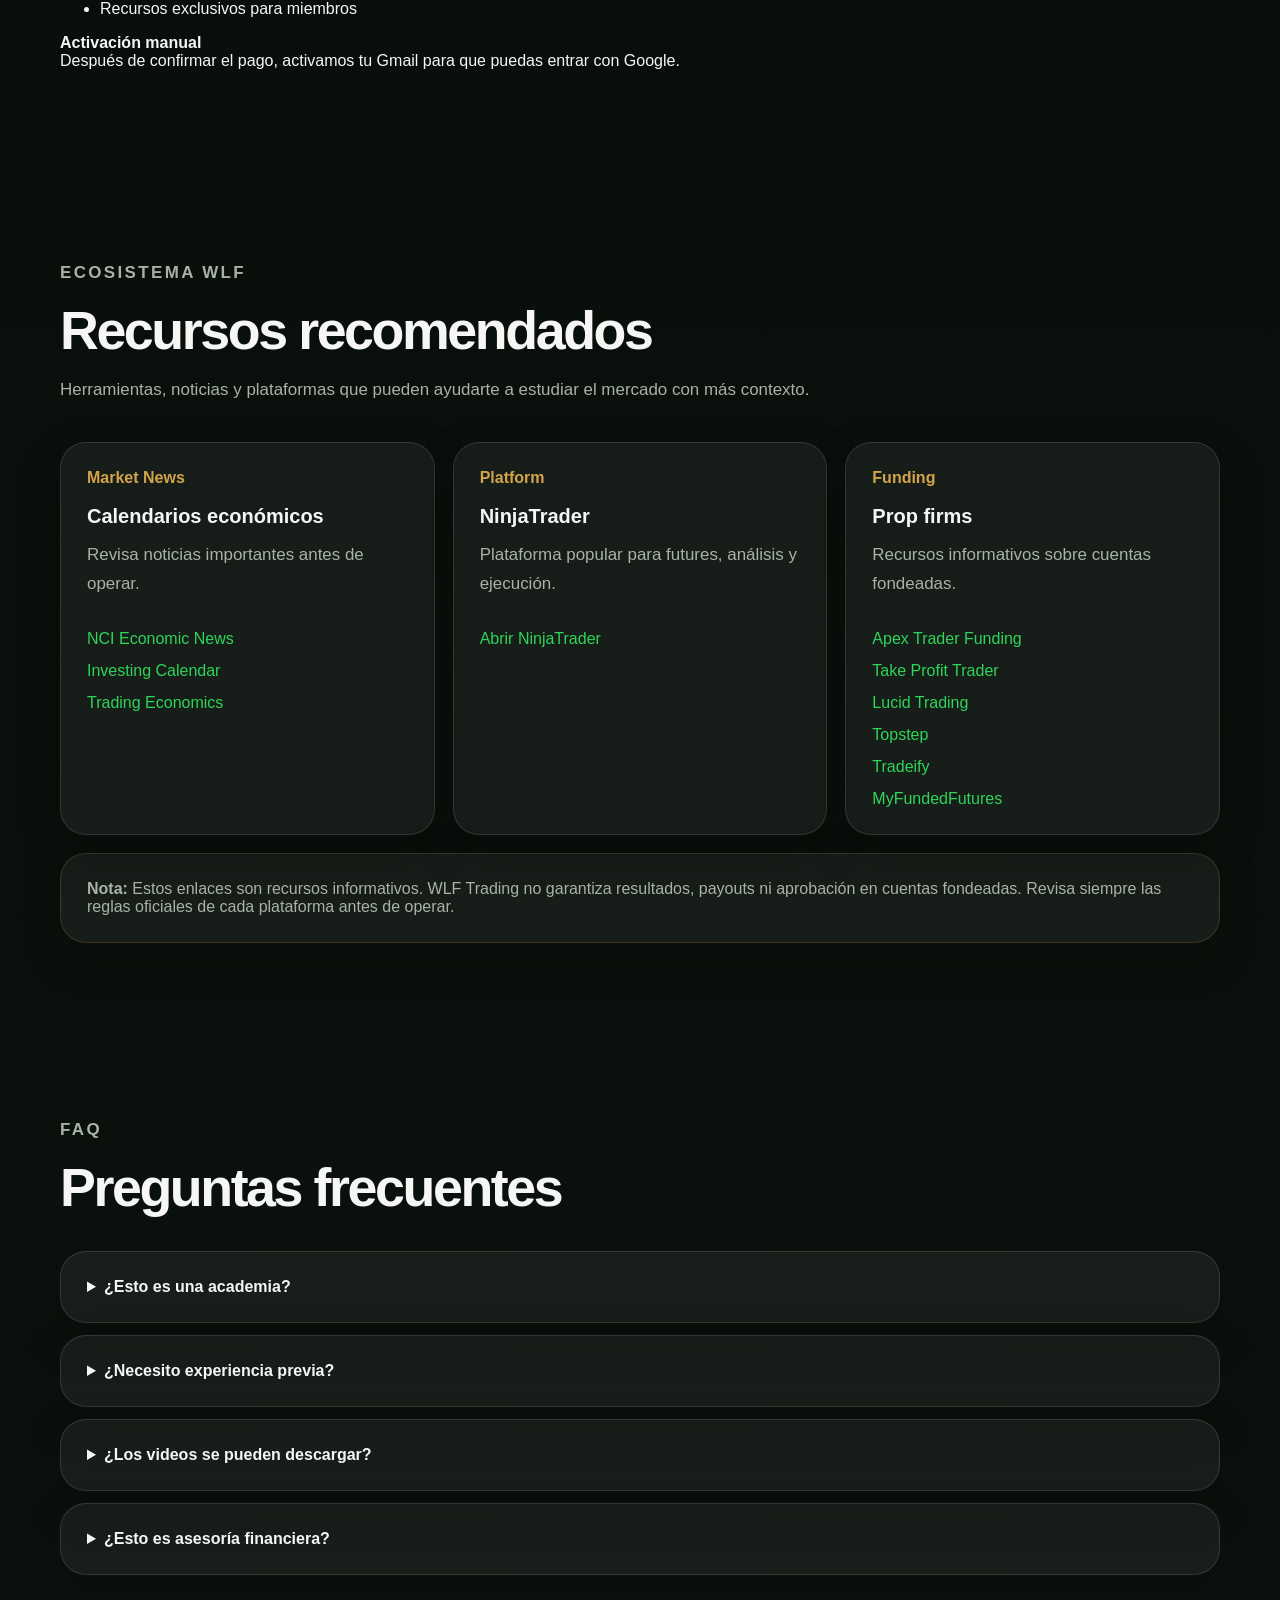
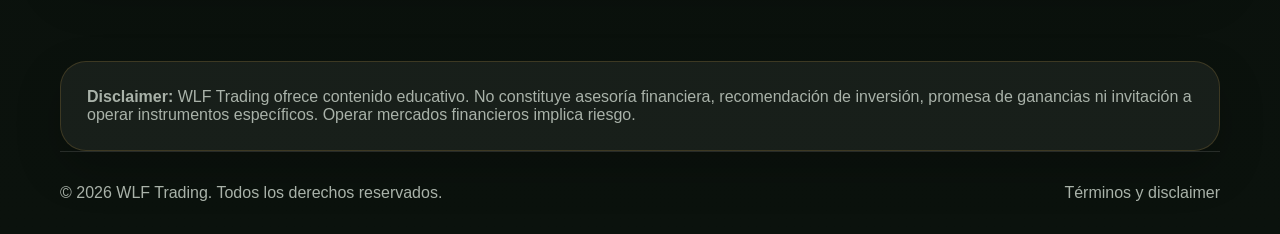
==== commit 7d2d584a: "Request access fixed1" ====
--- a/public/index.html
+++ b/public/index.html
@@ -10,6 +10,7 @@
   <link rel="apple-touch-icon" href="/assets/logo-wlf.png" />
   <link rel="stylesheet" href="/css/styles.css" />
   <link rel="stylesheet" href="/css/quotes.css" />
+  <link rel="stylesheet" href="/css/access.css" />
 </head>
 <body>
   <header class="site-header">
@@ -43,8 +44,8 @@
         </p>
 
         <div class="actions">
-          <a class="btn primary" href="mailto:contacto@wlftrading.com?subject=Quiero%20acceso%20a%20WLF%20Trading">
-            Solicitar acceso
+          <a class="btn primary" href="mailto:contacto@wlftrading.com?subject=Solicitud%20de%20acceso%20VIP%20WLF%20Trading&body=Hola%20WLF%2C%0A%0AQuiero%20solicitar%20acceso%20a%20la%20Sala%20VIP.%0A%0ANombre%3A%0AGmail%20para%20acceso%3A%0APa%C3%ADs%3A%0ANivel%20de%20experiencia%3A%0A%0AGracias.">
+            Solicitar acceso VIP
           </a>
           <a class="btn ghost smart-course-link" href="/login.html">Entrar al Salón VIP</a>
         </div>
@@ -121,26 +122,42 @@
       </div>
     </section>
 
-    <section id="acceso" class="section access-section">
-      <div class="access-copy">
+    <section id="acceso" class="section vip-access-section">
+      <div class="vip-access-copy">
         <p class="eyebrow">Acceso privado</p>
-        <h2>Simple, manual y controlado.</h2>
+        <h2>Solicita tu acceso a la Sala VIP.</h2>
         <p>
-          El pago se gestiona fuera de la web. Después de confirmar el acceso, activamos tu correo
-          y podrás entrar al Salón VIP con Google.
+          La Sala VIP es el espacio privado de WLF Trading para estudiar, practicar,
+          leer y reforzar tu criterio como trader.
+        </p>
+        <p>
+          El acceso se activa manualmente después de confirmar el pago y validar tu correo Gmail.
         </p>
 
         <div class="actions">
-          <a class="btn primary" href="mailto:contacto@wlftrading.com?subject=Quiero%20acceso%20a%20WLF%20Trading">Solicitar acceso</a>
-          <a class="btn ghost smart-course-link" href="/login.html">Entrar al Salón VIP</a>
-        </div>
-      </div>
-
-      <div class="steps">
-        <div class="step"><span>1</span><p>Solicitas acceso a WLF Trading.</p></div>
-        <div class="step"><span>2</span><p>Realizas el pago por el método indicado.</p></div>
-        <div class="step"><span>3</span><p>Activamos tu correo en el sistema.</p></div>
-        <div class="step"><span>4</span><p>Entras con Google y accedes al contenido privado.</p></div>
+          <a class="btn primary" href="mailto:contacto@wlftrading.com?subject=Solicitud%20de%20acceso%20VIP%20WLF%20Trading&body=Hola%20WLF%2C%0A%0AQuiero%20solicitar%20acceso%20a%20la%20Sala%20VIP.%0A%0ANombre%3A%0AGmail%20para%20acceso%3A%0APa%C3%ADs%3A%0ANivel%20de%20experiencia%3A%0A%0AGracias.">
+            Solicitar acceso VIP
+          </a>
+          <a class="btn ghost smart-course-link" href="/login.html">Ya tengo acceso</a>
+        </div>
+      </div>
+
+      <div class="vip-includes-card">
+        <span class="include-label">Tu acceso incluye</span>
+
+        <ul class="include-list">
+          <li>Curso privado WLF</li>
+          <li>Práctica interactiva</li>
+          <li>Biblioteca WLF</li>
+          <li>Audiolibros y mentalidad</li>
+          <li>Comunidad privada</li>
+          <li>Recursos exclusivos para miembros</li>
+        </ul>
+
+        <div class="manual-access-note">
+          <strong>Activación manual</strong>
+          <p>Después de confirmar el pago, activamos tu Gmail para que puedas entrar con Google.</p>
+        </div>
       </div>
     </section>
 
